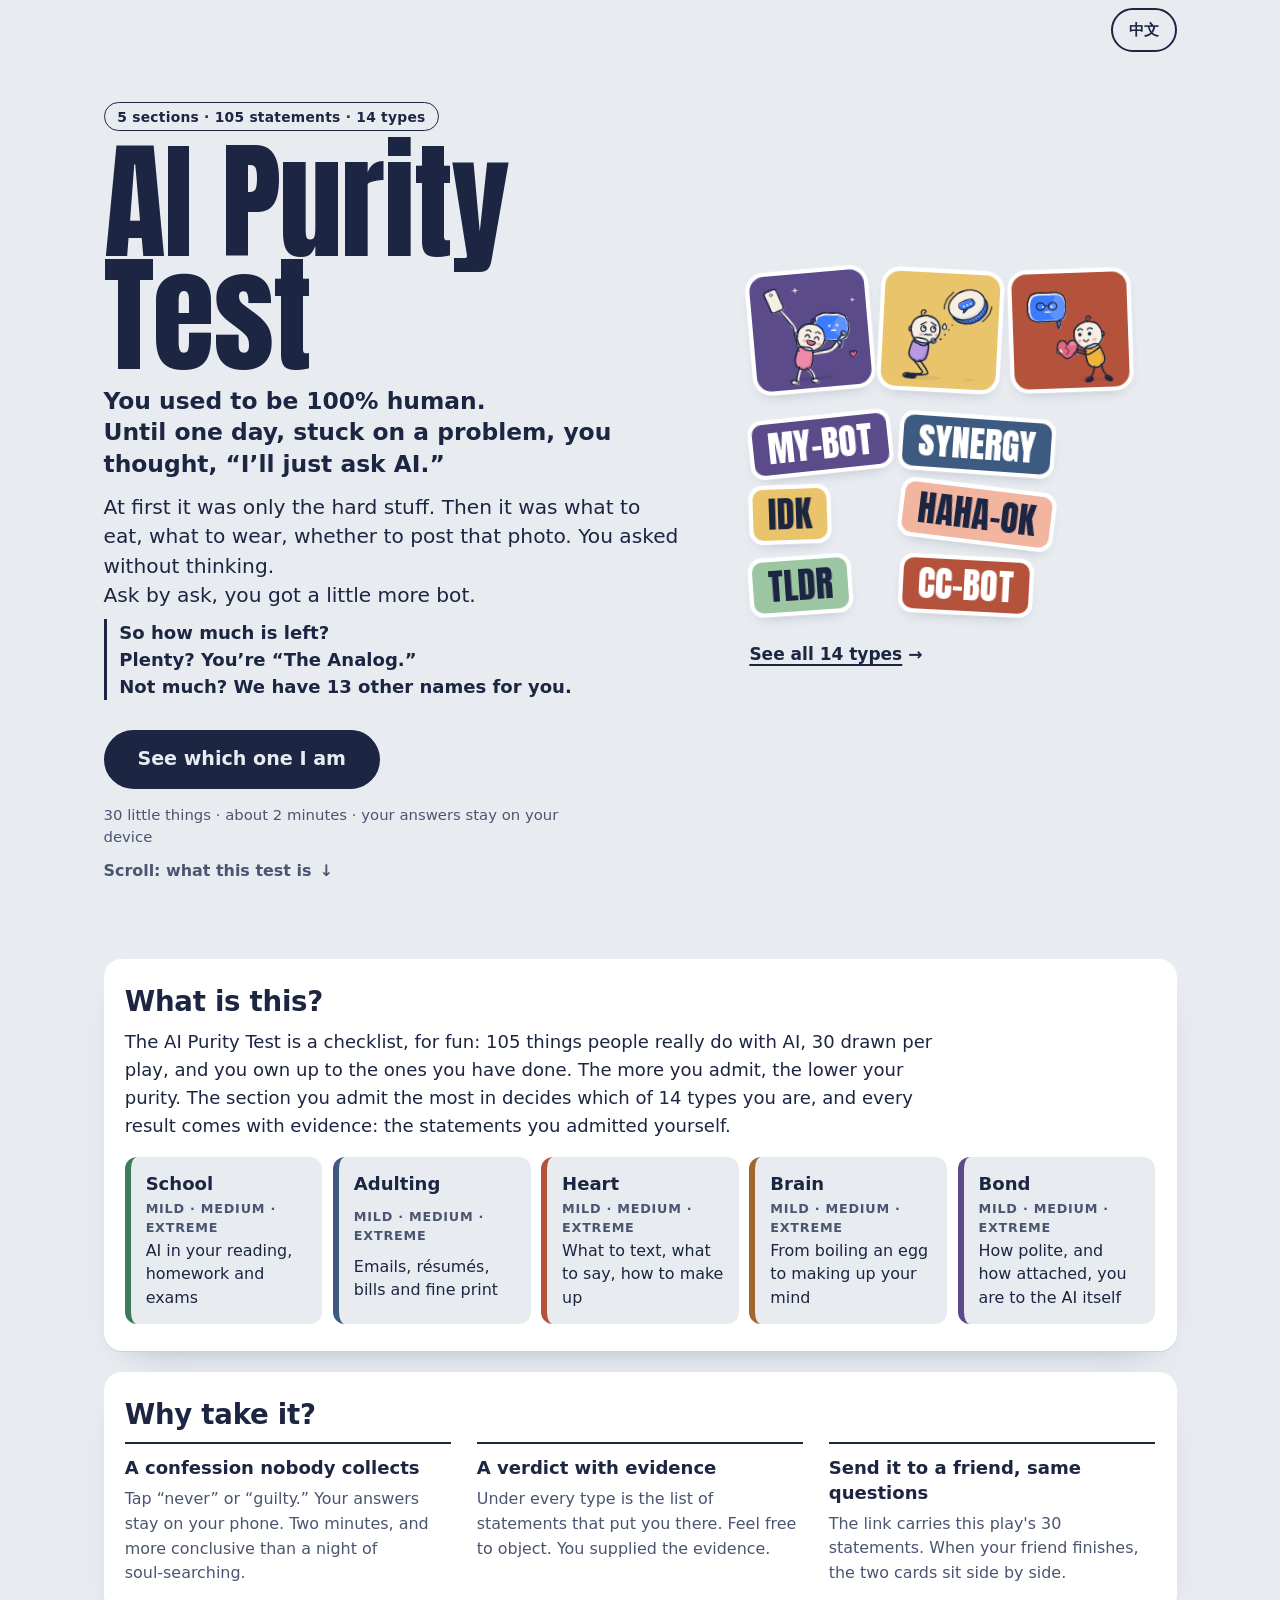
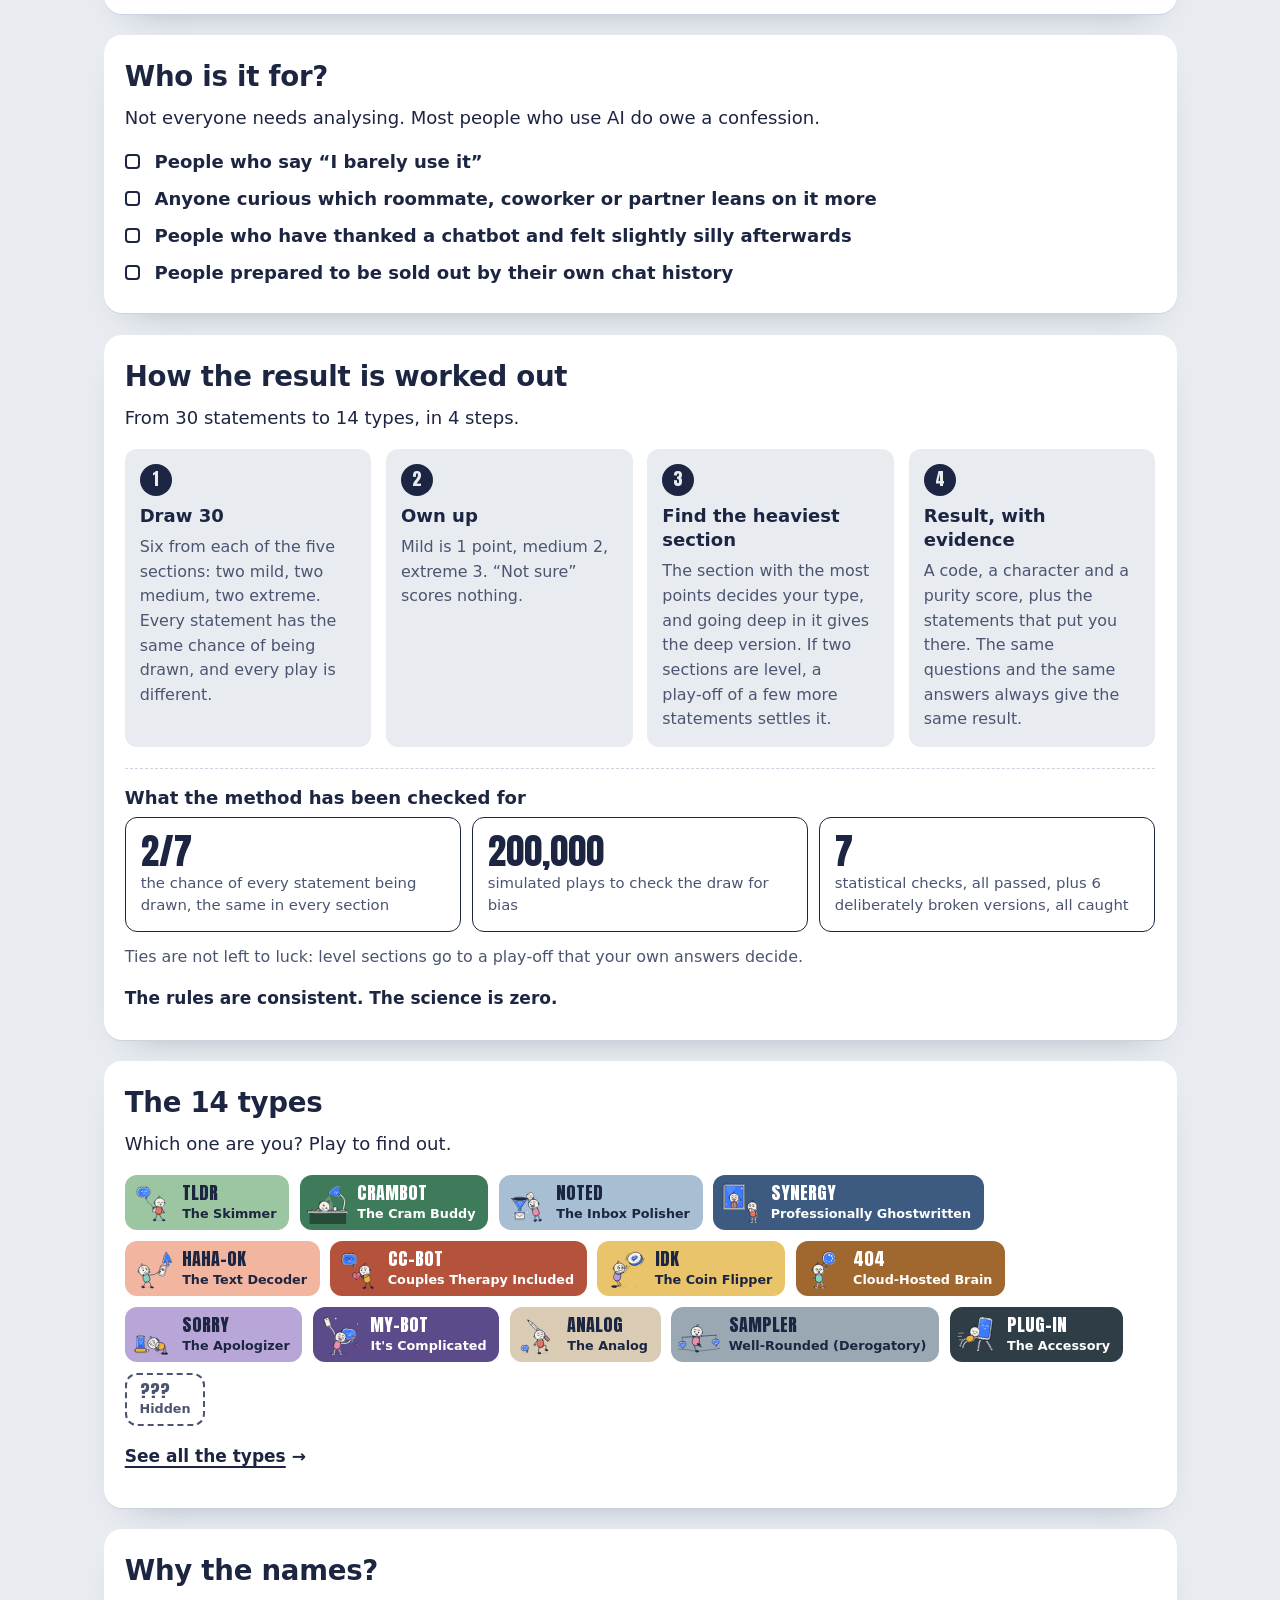
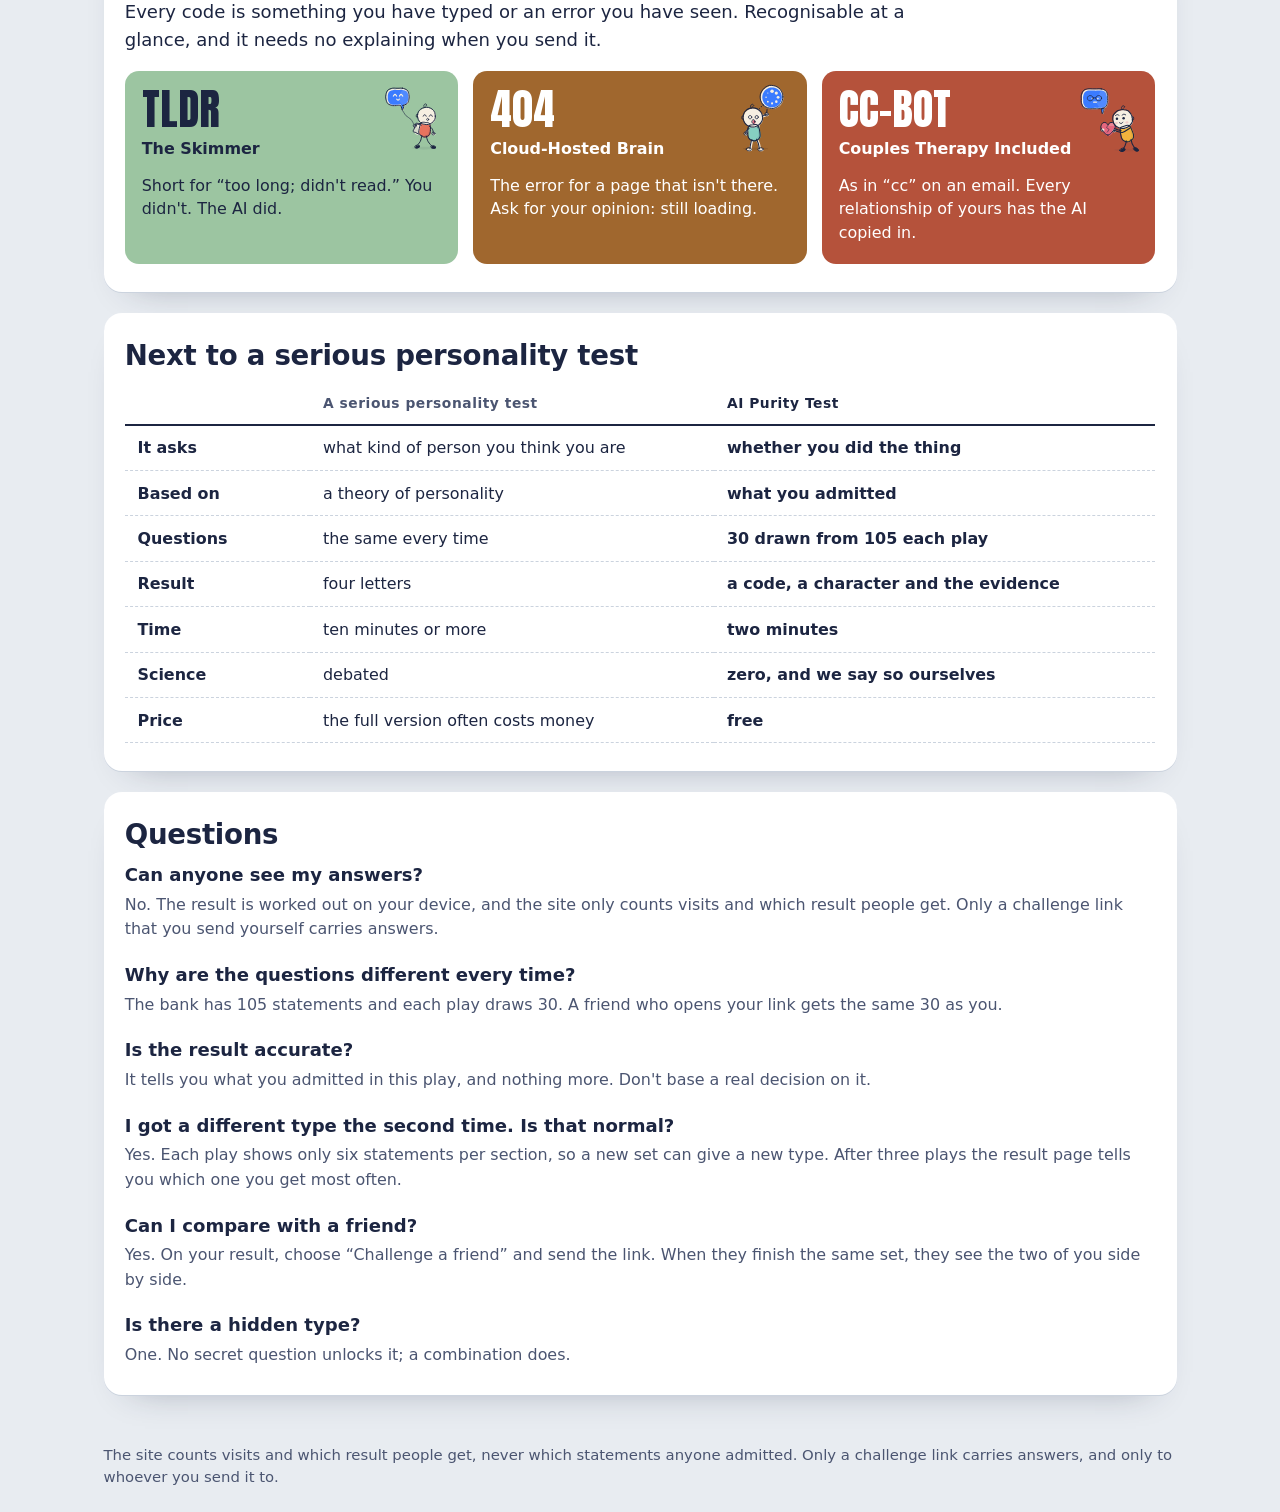
==== index.html @ f4f5fde5 "copy: landing story goes from hard problems to everyday asks Opening now reads "you used to be 100% " ====
<!doctype html>
<html lang="en">
<head>
  <meta charset="utf-8">
  <script>
    // The site moved to guiltyofai.vercel.app. Links to the old address carry
    // on to the new one with their play and answer codes intact.
    if (location.hostname === 'lilwan345.github.io') {
      location.replace('https://guiltyofai.vercel.app/' + location.search + location.hash);
    }
  </script>
  <meta name="viewport" content="width=device-width, initial-scale=1, viewport-fit=cover">
  <meta name="color-scheme" content="light">
  <meta name="theme-color" content="#E8ECF1">
  <title>AI Purity Test</title>
  <meta name="description" content="Thirty statements about what you have done with AI, drawn fresh from a bigger pile every time. Get a purity score and a type. Zero science.">
  <link rel="canonical" href="https://guiltyofai.vercel.app/">
  <!-- Link preview (a pasted link shows a card). One language only in static
       HTML, so English. og.png is made from tools/og.html (README). -->
  <meta property="og:type" content="website">
  <meta property="og:url" content="https://guiltyofai.vercel.app/">
  <meta property="og:title" content="AI Purity Test">
  <meta property="og:description" content="30 things people do with AI. Own up to yours, get a purity score and one of 14 types. Two minutes, zero science.">
  <meta property="og:image" content="https://guiltyofai.vercel.app/og.png">
  <meta property="og:image:width" content="1200">
  <meta property="og:image:height" content="630">
  <meta property="og:image:alt" content="AI Purity Test: other tests ask who you are. This one asks what you did.">
  <meta name="twitter:card" content="summary_large_image">
  <meta name="twitter:title" content="AI Purity Test">
  <meta name="twitter:description" content="30 things people do with AI. Own up to yours, get a purity score and one of 14 types. Two minutes, zero science.">
  <meta name="twitter:image" content="https://guiltyofai.vercel.app/og.png">
  <!-- Empty icon: stops the browser asking the server for a favicon.ico that does not exist -->
  <link rel="icon" href="data:,">
  <!-- ?v= on every local file: GitHub Pages lets browsers cache them for
       10 minutes, so a new version gets a new address. Bump it before each
       push with `node tools/bump-version.js` (all of them change together). -->
  <link rel="stylesheet" href="styles.css?v=20261116q">
</head>
<body>
  <header class="topbar">
    <!-- Product name; filled in by app.js from content.js -->
    <p class="brand" id="brand"></p>
    <button class="lang-toggle" id="langToggle" type="button"></button>
  </header>

  <!-- Every screen (landing, questions, result) is rendered in here by app.js -->
  <main id="app" class="app" tabindex="-1">
    <noscript><p class="load-error">This quiz needs JavaScript. 这个测试需要开启 JavaScript。</p></noscript>
  </main>

  <footer class="site-footer">
    <p id="footerNote"></p>
  </footer>

  <!-- Short confirmations ("Link copied"); role=status makes screen readers announce them -->
  <div class="toast" id="toast" role="status" aria-live="polite"></div>

  <!-- Order matters: content first, then the scoring rules, then the extras
       (comparison, remarks, collection; they use the scoring functions),
       then the characters (optional: without art.js the types just show no
       picture), then the UI. -->
  <script src="content.js?v=20261116q"></script>
  <script src="scoring.js?v=20261116q"></script>
  <script src="extras.js?v=20261116q"></script>
  <script src="art.js?v=20261116q"></script>
  <script src="app.js?v=20261116q"></script>
</body>
</html>
---- styles.css ----
/* =========================================================================
   AI Purity Test — styles
   Look: a filled-in form on pale photocopy paper, plus coloured stickers.
   The page itself stays quiet (ink + paper). Colour arrives only through the
   type stickers, so the result card is the loudest thing on screen.
   ========================================================================= */

/* Display font fallback. Anton (SIL Open Font License 1.1, see
   fonts/Anton-OFL.txt), cut down to plain ASCII and embedded here so it costs
   no network request. It only shows where Avenir Next Condensed is missing
   (Android, Windows), so the codes and scores keep a condensed poster look on
   every phone, in the PNG too. unicode-range keeps Chinese on the system font. */
@font-face {
  font-family: "APT Display";
  src: url("[data-uri]") format("woff2");
  font-weight: 100 900;
  font-style: normal;
  font-display: swap;
  unicode-range: U+0020-007E, U+2019, U+2026;
}

:root {
  /* Palette */
  --paper: #E8ECF1;      /* the one calm background tone */
  --sheet: #FFFFFF;      /* the statement card, answer buttons and sticker borders */
  --ink: #1C2541;        /* ballpoint-pen navy, used for all text */
  --ink-soft: #4B5571;   /* secondary text; 6.3:1 on --paper */
  --rule: #CBD3DE;       /* dividers and empty progress segments */

  /* Type. Avenir Next Condensed ships with macOS/iOS; everywhere else the
     embedded "APT Display" takes over for Latin letters and digits. CJK
     fallbacks are listed explicitly so Chinese never lands on a random font. */
  --font-display: "Avenir Next Condensed", "APT Display", "Arial Narrow", "Helvetica Neue",
    "PingFang SC", "Hiragino Sans GB", "Microsoft YaHei", "Noto Sans CJK SC", "Noto Sans SC", system-ui, sans-serif;
  --font-body: system-ui, -apple-system, "Segoe UI", Roboto, "Helvetica Neue", Arial,
    "PingFang SC", "Hiragino Sans GB", "Microsoft YaHei", "Noto Sans CJK SC", "Noto Sans SC", sans-serif;

  /* A springy ease: overshoots a little, then settles */
  --spring: cubic-bezier(.34, 1.56, .64, 1);
  --radius: 14px;
  --gutter: 16px;
}

*, *::before, *::after { box-sizing: border-box; }

html { -webkit-text-size-adjust: 100%; }

body {
  margin: 0;
  min-height: 100vh;
  min-height: 100svh;
  display: flex;
  flex-direction: column;
  background: var(--paper);
  color: var(--ink);
  font-family: var(--font-body);
  font-size: 17px;
  line-height: 1.5;
  -webkit-font-smoothing: antialiased;
}

/* Chinese reads better a touch looser */
html[lang^="zh"] body { line-height: 1.65; }

button { font: inherit; color: inherit; }

/* One focus style everywhere: a thick ink ring with a gap */
:focus-visible {
  outline: 3px solid var(--ink);
  outline-offset: 3px;
}
:focus:not(:focus-visible) { outline: none; }

.visually-hidden {
  position: absolute !important;
  width: 1px; height: 1px;
  margin: -1px; padding: 0;
  overflow: hidden;
  clip: rect(0 0 0 0);
  white-space: nowrap;
  border: 0;
}

/* ---------- Top bar ---------- */
.topbar {
  width: 100%;
  max-width: 1040px;
  margin: 0 auto;
  padding: 8px var(--gutter);
  padding-top: max(8px, env(safe-area-inset-top));
  display: flex;
  align-items: center;
  justify-content: space-between;
  gap: 12px;
}

.brand {
  margin: 0;
  font-weight: 700;
  font-size: 15px;
}
/* The product name is a link back to the landing page (app.js, goHome).
   It looks like the plain name it always was; the underline shows on hover
   and the focus ring for the keyboard. 44px tall for a thumb. */
.brand-link {
  display: inline-flex;
  align-items: center;
  min-height: 44px;
  color: inherit;
  text-decoration: none;
  text-underline-offset: 4px;
  text-decoration-thickness: 2px;
}
.brand-link:hover { text-decoration: underline; }

.on-landing .brand { visibility: hidden; }

.lang-toggle {
  min-height: 44px;
  min-width: 44px;
  padding: 0 16px;
  border: 2px solid var(--ink);
  border-radius: 999px;
  background: transparent;
  font-weight: 700;
  font-size: 15px;
  cursor: pointer;
}
.lang-toggle:hover { background: var(--sheet); }

/* ---------- Main area ---------- */
.app {
  flex: 1;
  width: 100%;
  max-width: 600px;
  margin: 0 auto;
  padding: 8px var(--gutter) 32px;
}
.app:focus { outline: none; }
.app.is-wide { max-width: 1040px; }

.screen { animation: screen-in 180ms ease-out both; }
@keyframes screen-in { from { opacity: 0; } to { opacity: 1; } }

.site-footer {
  width: 100%;
  max-width: 600px;
  margin: 0 auto;
  padding: 8px var(--gutter) max(24px, env(safe-area-inset-bottom));
  color: var(--ink-soft);
  font-size: 14px;
}
.site-footer p { margin: 0; text-wrap: pretty; }
/* Chinese footer: app.js adds break points after "，" and "。", and keep-all
   stops the browser from splitting a word such as 这台设备 */
html[lang^="zh"] .site-footer p { word-break: keep-all; overflow-wrap: anywhere; }
/* Landing and result use the wide layout; keep the footer lined up with them */
.layout-wide .site-footer { max-width: 1040px; }

.load-error {
  margin: 48px 0;
  padding: 20px;
  background: var(--sheet);
  border-radius: var(--radius);
  font-weight: 600;
}

/* ---------- Buttons ---------- */
.btn {
  display: inline-flex;
  align-items: center;
  justify-content: center;
  gap: 8px;
  min-height: 48px;
  padding: 0 22px;
  border: 2px solid var(--ink);
  border-radius: 999px;
  background: transparent;
  font-weight: 700;
  font-size: 16px;
  cursor: pointer;
  text-decoration: none;
  transition: transform 160ms var(--spring);
}
.btn:active { transform: scale(.96); }
.btn-primary { background: var(--ink); color: var(--paper); }
.btn-primary:hover { background: #2B3760; border-color: #2B3760; }
.btn-ghost:hover { background: var(--sheet); }
.btn-big { min-height: 56px; padding: 0 30px; font-size: 18px; }
.btn-icon { width: 48px; padding: 0 !important; }

.btn-text {
  min-height: 44px;
  padding: 0;
  border: 0;
  background: none;
  font-weight: 700;
  text-decoration: underline;
  text-underline-offset: 4px;
  text-decoration-thickness: 2px;
  cursor: pointer;
}

/* ---------- Landing ---------- */
.landing { padding-top: 12px; }

.from-friend {
  display: flex;
  align-items: center;
  gap: 12px;
  margin: 0 0 28px;
  padding: 12px 14px;
  background: var(--sheet);
  border-radius: var(--radius);
  font-weight: 600;
}
.from-friend-copy { margin: 0; }
/* The type name never breaks in the middle ("赛 / 博正宫") */
.from-friend-text { text-wrap: pretty; }
html[lang^="zh"] .from-friend-text { word-break: keep-all; overflow-wrap: anywhere; }
/* "Same thirty statements as whoever sent this link": a quiet second line in
   the friend banner, or on its own above the title when the link had a seed
   but no type. */
.seed-note {
  display: block;
  margin-top: 3px;
  font-size: 14px;
  font-weight: 500;
  line-height: 1.4;
  color: var(--ink-soft);
  text-wrap: pretty;
}
.seed-note-alone { margin: 0 0 20px; }
.seed-note-alone .seed-note { margin-top: 0; }
.nowrap { white-space: nowrap; }

.landing-title {
  margin: 0 0 20px;
  font-family: var(--font-display);
  font-weight: 800;
  font-size: clamp(64px, 21vw, 120px);
  line-height: .88;
  letter-spacing: -0.01em;
}
/* Chinese headings use the body stack: its Latin and CJK faces are drawn as a
   pair (SF + PingFang), so "AI" and "纯度测试" match in weight. */
html[lang^="zh"] .landing-title { font-family: var(--font-body); font-size: clamp(54px, 16vw, 100px); line-height: 1.08; letter-spacing: -0.02em; }

.lede {
  margin: 0 0 8px;
  max-width: 34em;
  font-size: 19px;
  line-height: 1.45;
}
.meta { margin: 0 0 10px; max-width: 34em; color: var(--ink-soft); }
/* Landing: the small print sits under the start button. */
.landing-meta { margin: 14px 0 0; font-size: 14px; }
/* The landing story in Chinese breaks only where linesOf/statementPieces
   allow it (after punctuation), never inside a word ("怎 / 么回"). */
html[lang^="zh"] .landing .lede,
html[lang^="zh"] .landing-punch { word-break: keep-all; overflow-wrap: anywhere; }
/* "Close enough counts": the one house rule, set off by a short ink tick on
   the left so it reads as a rule, not more small print. */
.close-enough {
  margin: 0 0 28px;
  padding-left: 12px;
  border-left: 3px solid var(--ink);
  font-weight: 650;
}
/* A play under way: continue (primary) and start over, stacked full width
   on a phone, side by side from 520px. */
.landing-buttons { display: grid; gap: 10px; }
@media (min-width: 520px) {
  .landing-buttons { display: flex; flex-wrap: wrap; gap: 12px; }
}
.restart-note { margin: 10px 0 0; max-width: 34em; font-size: 14px; line-height: 1.45; color: var(--ink-soft); text-wrap: pretty; }

/* Sticker sheet teaser: a few type codes slapped on at angles */
.sticker-sheet { margin: 44px 0 0; }
.sticker-sheet ul {
  list-style: none;
  margin: 0;
  padding: 0 4px;
  display: flex;
  flex-wrap: wrap;
  gap: 10px 8px;
}
.sticker-sheet figcaption { margin-top: 18px; color: var(--ink-soft); font-size: 15px; }
/* On a narrow phone the stickers shrink a little, so the six still make two
   rows of three instead of three ragged rows */
@media (max-width: 380px) {
  .sticker-sheet .sticker { font-size: 21px; padding: 5px 11px 4px; }
}

/* A sticker: coloured label with a white die-cut edge */
.sticker {
  display: inline-block;
  padding: 6px 14px 5px;
  border-radius: 10px;
  background: var(--sticker-bg);
  color: var(--sticker-fg);
  box-shadow: 0 0 0 4px var(--sheet), 0 6px 14px -6px rgba(28, 37, 65, .45);
  font-family: var(--font-display);
  font-weight: 800;
  font-size: 26px;
  line-height: 1.1;
  white-space: nowrap;
  transform: rotate(var(--tilt, 0deg));
}
.sticker-sheet .sticker { animation: sticker-in 420ms var(--spring) both; animation-delay: var(--delay, 0ms); }
@keyframes sticker-in {
  from { opacity: 0; transform: rotate(calc(var(--tilt, 0deg) * 3)) scale(.7); }
  to   { opacity: 1; transform: rotate(var(--tilt, 0deg)) scale(1); }
}
/* Character stickers: the drawing on its own colour, same white edge */
.sticker-sheet .sticker-faces { margin-bottom: 14px; gap: 12px 14px; }
.sticker-sheet .sticker.sticker-art { padding: 2px; border-radius: 14px; line-height: 0; }
.sticker-art-img { display: block; width: 84px; height: 84px; pointer-events: none; }
.sticker-small { font-size: 18px; padding: 4px 10px 3px; box-shadow: 0 0 0 3px var(--paper); }

@media (min-width: 900px) {
  /* On a laptop the landing sits in the middle of the window, not the top half */
  .landing {
    display: grid;
    grid-template-columns: 1.15fr .85fr;
    gap: 64px;
    align-items: center;
    align-content: center;
    min-height: calc(100vh - 180px);
    padding: 0 0 24px;
  }
  .sticker-sheet { margin: 0; }
  .sticker-sheet ul { display: grid; grid-template-columns: repeat(2, max-content); gap: 18px 14px; }
  .sticker-sheet .sticker { font-size: 34px; }
  .sticker-sheet .sticker-faces { grid-template-columns: repeat(3, max-content); margin-bottom: 22px; }
  .sticker-art-img { width: 104px; height: 104px; }
}

/* ---------- Question screens (one statement at a time) ---------- */

/* On a phone the question screen fills the window under the top bar, so the
   answer buttons sit at the bottom, where the thumb is. (The top bar is
   44px button + 8px below + 8px or the notch above; .app adds 8px.) The
   footer is hidden here (the landing and result screens show it), so the
   screen is exactly one window tall and cannot be dragged up and down. */
.on-question .app { padding-bottom: 0; }
.on-question .site-footer { display: none; }
/* The card slides sideways between statements; this stops that from ever
   making the page scroll horizontally. */
body.on-question { overflow-x: hidden; }

.quiz {
  display: flex;
  flex-direction: column;
  min-height: calc(100vh - 68px);
  min-height: calc(100svh - 60px - max(8px, env(safe-area-inset-top)));
}

/* Header row: back, progress bar with "12 / 50", running purity */
.q-head {
  display: flex;
  align-items: center;
  gap: 12px;
}
/* Back is a quiet chevron: still a 48px target, but no outline competing
   with the language button. The negative margin lines the chevron up with
   the page edge. */
.q-back {
  flex: none;
  gap: 6px;
  min-height: 44px;
  margin-left: -10px;
  padding: 0 10px;
  border-color: transparent;
  font-size: 15px;
  font-weight: 700;
  white-space: nowrap;
}
.q-back:hover { background: var(--sheet); }
/* Not there on the first statement, but it keeps its place */
.q-back[hidden] { display: inline-flex; visibility: hidden; }
.q-back-arrow { font-size: 17px; line-height: 1; }
.q-progress {
  flex: 1;
  min-width: 0;
  display: flex;
  align-items: center;
  gap: 10px;
}
.q-bar {
  flex: 1;
  height: 4px;
  border-radius: 2px;
  background: var(--rule);
  overflow: hidden;
}
.q-bar span {
  display: block;
  width: 100%;
  height: 100%;
  transform-origin: left center;
  background: var(--ink);
}
/* app.js sets scaleX(done / total) and passes the previous one in --from, so
   the bar eases (forward or back) from where it was instead of jumping. */
.q-bar span.is-moving { animation: bar-move 300ms cubic-bezier(.22, 1, .36, 1) both; }
@keyframes bar-move { from { transform: scaleX(var(--from)); } }
.q-count {
  flex: none;
  font-size: 13px;
  font-weight: 700;
  color: var(--ink-soft);
  font-variant-numeric: tabular-nums;
}
/* The purity is there for the curious, not the star: small and grey-ish */
.q-purity {
  flex: none;
  margin: 0;
  padding-left: 12px;
  border-left: 1px solid var(--rule);
  display: flex;
  align-items: baseline;
  gap: 5px;
  line-height: 1;
}
.q-purity-label { font-size: 13px; font-weight: 700; color: var(--ink-soft); }
.q-purity-num {
  display: inline-block;
  min-width: 2ch;          /* 100 -> 98 does not shift the row */
  text-align: right;
  font-family: var(--font-display);
  font-weight: 800;
  font-size: 20px;
  font-variant-numeric: tabular-nums;
}
/* The number rolls to a new value (app.js, rollNumber: Web Animations) */

/* The statement on its white "form" card: the hero of the screen */
/* The card sits a little above the middle of the free space: centred, but
   with extra room underneath, so it reads as "up where the eyes are" while
   the buttons stay down where the thumb is. */
.q-stage {
  position: relative;
  flex: 1;
  display: flex;
  flex-direction: column;
  justify-content: center;
  padding: 16px 0 clamp(20px, 10svh, 96px);
}
.q-card {
  /* About four lines of English, so the card keeps one size whether the
     statement is short or long. */
  position: relative;
  z-index: 1;
  min-height: 236px;
  padding: 22px 22px 28px;
  background: var(--sheet);
  border-radius: 20px;
  box-shadow: 0 1px 0 var(--rule), 0 18px 36px -26px rgba(28, 37, 65, .4);
}
.q-dim {
  display: flex;
  justify-content: space-between;
  align-items: baseline;
  gap: 12px;
  margin: 0 0 14px;
  font-size: 13px;
  font-weight: 700;
  letter-spacing: .08em;
  text-transform: uppercase;
  color: var(--ink-soft);
}
/* "Close enough counts", on the first three statements only: it shares the
   section label's line (right end), so it adds no height and nothing moves
   when it stops showing. Lighter and not shouted in capitals. */
.q-hint {
  font-weight: 500;
  letter-spacing: 0;
  text-transform: none;
  font-style: italic;
  white-space: nowrap;
  opacity: .85;
}
html[lang^="zh"] .q-hint { font-style: normal; }
.q-text {
  margin: 0;
  font-size: clamp(26px, 7.2vw, 32px);
  font-weight: 700;
  line-height: 1.22;
  letter-spacing: -0.012em;
  text-wrap: balance;
}
/* Chinese: by default a browser may break between any two characters, which
   splits words on a big hero line ("认 / 真的"). keep-all turns that off;
   app.js then adds <wbr> break points after "，" and a few phrase-ending
   words, so lines break there ("跟 AI 说了晚安，/ 而且是认真的"). With only
   good break points left, "balance" can even out the lines safely.
   overflow-wrap: anywhere is the safety net when no break point fits. */
html[lang^="zh"] .q-text {
  font-size: clamp(24px, 6.7vw, 30px);
  line-height: 1.45;
  letter-spacing: .01em;
  word-break: keep-all;
  overflow-wrap: anywhere;
}
/* Headings marked data-focus (the landing title, each statement, the type
   name on the result card) receive focus only so keyboard and screen-reader
   users land in the right place. They are not controls, so no focus ring:
   it would otherwise box the title or sit on the card people screenshot. */
[data-focus]:focus { outline: none; }

/* Moving between statements (app.js, MOTION and stepTo). Only transform and
   opacity move.
   - The answered card stays as a ghost on top of the new one, exactly where
     it was, and is flicked away the way of the answer: Guilty to the right,
     Never to the left (with a slight turn), Not sure a little downward. It
     moves at once and slows as it goes (the iOS-like curve below), and stays
     opaque until it has mostly cleared the new card, so the two statements'
     text never shows through each other; it fades only at the end. 260 ms
     (Not sure: 160 ms, a short sink and fade, so the two statements barely
     cross-fade).
   - The new card rises from behind it: slightly smaller and lower, fading in,
     300 ms. The two overlap, so no frame is ever empty, and the new card has
     its final size from the first frame (nothing jumps if the line count
     differs).
   - Back: the previous card returns, opaque, from the side it left, over the
     current one, which sinks behind it and fades at the end.
   Entrances use fill mode "backwards": once done, nothing holds a transform
   on the card. */
.q-ghost {
  position: absolute;
  z-index: 2;
  margin: 0;
  pointer-events: none;
}
.q-ghost.recede { z-index: 0; }
.q-ghost.leave-yes, .q-card.q-leaving.leave-yes { animation: card-leave-yes 260ms cubic-bezier(.32, .72, 0, 1) forwards; }
.q-ghost.leave-no, .q-card.q-leaving.leave-no { animation: card-leave-no 260ms cubic-bezier(.32, .72, 0, 1) forwards; }
.q-ghost.leave-unsure, .q-card.q-leaving.leave-unsure { animation: card-leave-unsure 160ms cubic-bezier(.32, .72, 0, 1) forwards; }
.q-ghost.recede { animation: card-recede 260ms cubic-bezier(.32, .72, 0, 1) forwards; }
@keyframes card-leave-yes {
  70% { opacity: 1; }
  to { opacity: 0; transform: translateX(105%) rotate(4deg); }
}
@keyframes card-leave-no {
  70% { opacity: 1; }
  to { opacity: 0; transform: translateX(-105%) rotate(-4deg); }
}
@keyframes card-leave-unsure { to { opacity: 0; transform: translateY(10%) scale(.95); } }
@keyframes card-recede {
  70% { opacity: 1; }
  to { opacity: 0; transform: translateY(16px) scale(.95); }
}

.q-card.enter-rise { animation: card-rise 300ms cubic-bezier(.22, 1, .36, 1) backwards; }
.q-card.enter-return-yes { animation: card-return-yes 300ms cubic-bezier(.32, .72, 0, 1) backwards; }
.q-card.enter-return-no { animation: card-return-no 300ms cubic-bezier(.32, .72, 0, 1) backwards; }
.q-card.enter-return-unsure { animation: card-return-unsure 300ms cubic-bezier(.22, 1, .36, 1) backwards; }
@keyframes card-rise { from { opacity: 0; transform: translateY(16px) scale(.95); } }
@keyframes card-return-yes { from { transform: translateX(105%) rotate(4deg); } }
@keyframes card-return-no { from { transform: translateX(-105%) rotate(-4deg); } }
@keyframes card-return-unsure { from { opacity: 0; transform: translateY(10%) scale(.95); } }

/* The button that was used, on the next statement's row: a short press that
   lets go (a fading ink layer and a small scale), so the choice registers
   without holding anything up. */
.btn-answer.is-flash { animation: btn-release 220ms cubic-bezier(.22, 1, .36, 1); }
.btn-answer.is-flash::after {
  content: '';
  position: absolute;
  inset: -2px;
  border-radius: inherit;
  background: var(--ink);
  pointer-events: none;
  animation: btn-flash 220ms ease-out forwards;
}
.btn-unsure.is-flash::after { background: var(--ink-soft); }
@keyframes btn-release { from { transform: scale(.96); } }
@keyframes btn-flash { from { opacity: .9; } to { opacity: 0; } }

/* Answer buttons, pinned to the bottom so a long statement on a small phone
   can never push them off screen. */
.q-bottom {
  position: sticky;
  bottom: 0;
  padding: 8px 0 max(20px, env(safe-area-inset-bottom));
  background: var(--paper);
}
/* Three answers in one row: Never | Not sure | Guilty. The two real answers
   share the free width equally; "Not sure" in the middle only takes what its
   label needs. minmax(0, 1fr) lets the side buttons shrink below their
   content's width instead of pushing the row wider than the phone. None of
   the widths depend on the statement or on which answer is pressed, so the
   row never moves between statements. */
.q-answers {
  display: grid;
  grid-template-columns: minmax(0, 1fr) auto minmax(0, 1fr);
  align-items: center;
  gap: 8px;
}
.btn-answer {
  position: relative;
  display: flex;
  align-items: center;
  justify-content: center;
  min-width: 0;
  min-height: 64px;
  padding: 0 12px;
  border: 2px solid var(--ink);
  border-radius: 999px;
  background: var(--sheet);
  font-size: 19px;
  font-weight: 700;
  line-height: 1.2;
  cursor: pointer;
  touch-action: manipulation;           /* no double-tap zoom delay */
  -webkit-tap-highlight-color: transparent;
  transition: transform 160ms var(--spring), background-color 120ms, color 120ms;
}
.btn-answer:hover { background: #F3F5F9; }
.btn-answer:active { transform: scale(.96); }
/* The picked answer: filled AND ticked, so it never relies on colour alone */
.btn-answer[aria-pressed="true"] { background: var(--ink); color: var(--paper); }
/* The tick hangs off the left of the label (the label stays centred and
   nothing shifts when it appears). The narrow phone buttons leave just
   enough room for it at 18px; from 420px it grows to 22px. */
.answer-label { position: relative; white-space: nowrap; }
.answer-tick {
  position: absolute;
  right: 100%;
  top: 50%;
  width: 18px;
  height: 18px;
  margin: -9px 5px 0 0;
  display: none;
}
.btn-answer[aria-pressed="true"] .answer-tick { display: block; }
.answer-tick svg { display: block; width: 100%; height: 100%; }
.answer-tick path {
  fill: none;
  stroke: currentColor;
  stroke-width: 3;
  stroke-linecap: round;
  stroke-linejoin: round;
  stroke-dasharray: 24;
}
/* "Not sure": smaller, lighter and thinly outlined, so the
   two real answers stay the obvious choices. Still a 48px tap target.
   Picked, it fills in soft ink: a solid pill where there was a hairline, so
   it does not depend on colour, and there is no tick (it would not fit the
   small pill without changing its width). */
.btn-unsure {
  min-height: 48px;
  padding: 0 12px;
  /* Soft ink at 40%: visible enough to read as a button on the pale paper,
     much lighter than the 2px ink outline of the real answers. */
  border: 1.5px solid rgba(75, 85, 113, .4);
  background: transparent;
  color: var(--ink-soft);
  font-size: 15px;
  font-weight: 650;
}
.btn-unsure:hover { background: var(--sheet); }
.btn-unsure[aria-pressed="true"] { background: var(--ink-soft); border-color: var(--ink-soft); color: var(--sheet); }
.btn-unsure .answer-tick { display: none !important; }
/* The global 3px focus ring would outweigh the hairline pill; 2px keeps it
   clearly visible but no louder than the real answers' outline. */
.btn-unsure:focus-visible { outline-width: 2px; }

@media (min-width: 420px) {
  .q-answers { gap: 10px; }
  .answer-tick { width: 22px; height: 22px; margin: -11px 6px 0 0; }
  .btn-unsure { padding: 0 16px; }
}

/* The moment of answering: the button pops and the tick draws itself */
.btn-answer.is-confirming { animation: pop 320ms var(--spring); }
.btn-answer.is-confirming .answer-tick path { animation: tick-draw 220ms ease-out both; }
@keyframes pop { 40% { transform: scale(1.05); } }
@keyframes tick-draw { from { stroke-dashoffset: 24; } to { stroke-dashoffset: 0; } }

/* Keyboard hints only where there is probably a keyboard (and, for the key
   badges inside the buttons, room for them) */
.answer-key, .q-keys { display: none; }
@media (hover: hover) and (pointer: fine) and (min-width: 520px) {
  .btn-answer { padding: 0 40px; }   /* room for the key badge on the right */
  .btn-unsure { padding: 0 16px; }
  .answer-key {
    position: absolute;
    right: 16px;
    top: 50%;
    transform: translateY(-50%);
    display: grid;
    place-items: center;
    min-width: 22px;
    height: 22px;
    padding: 0 4px;
    border: 1.5px solid currentColor;
    border-radius: 6px;
    font: 700 12px/1 var(--font-body);
    opacity: .55;
  }
  /* In the small middle button the badge simply follows the label */
  .btn-unsure .answer-key { position: static; transform: none; margin-left: 8px; min-width: 20px; height: 20px; font-size: 11px; }
}
@media (hover: hover) and (pointer: fine) {
  .q-keys {
    display: block;
    margin: 12px 0 0;
    text-align: center;
    font-size: 13px;
    color: var(--ink-soft);
  }
}

/* Laptops: no thumb to reach for, so the screen sits as one calm block
   near the top instead of stretching to the bottom of a tall window. */
@media (min-width: 700px) {
  .quiz { min-height: 0; padding-top: 3vh; }
  .q-stage { flex: none; padding: 28px 0 28px; }
  /* Tall enough for a 3-line statement, so the buttons below never move:
     padding (32 + 40) + label (13px x line-height, + 14px margin) + 3 lines.
     Chinese has a taller line, hence its own value. */
  .q-card { min-height: calc(72px + 13px * 1.5 + 14px + 3 * 36px * 1.22); padding: 32px 36px 40px; }
  html[lang^="zh"] .q-card { min-height: calc(72px + 13px * 1.65 + 14px + 3 * 33px * 1.45); }
  .q-text { font-size: 36px; }
  html[lang^="zh"] .q-text { font-size: 33px; }
  .q-bottom { position: static; padding-bottom: 24px; }
  .q-answers { gap: 16px; }
}

/* ---------- Result ---------- */
.result { padding-top: 4px; }

.preview-badge {
  display: inline-block;
  margin: 0 0 16px;
  padding: 4px 12px;
  border: 2px dashed var(--ink-soft);
  border-radius: 999px;
  color: var(--ink-soft);
  font-size: 14px;
  font-weight: 600;
}

/* The card is slapped onto the page and settles. On phones it settles flat,
   so the small text stays crisp in screenshots; wider screens keep a tilt. */
.card-wrap {
  --settle: 0deg;
  padding: 10px;
  transform: rotate(var(--settle));
  animation: slap 520ms var(--spring) both;
}
@media (min-width: 480px) { .card-wrap { --settle: -1.4deg; } }
@keyframes slap {
  from { opacity: 0; transform: rotate(-6deg) scale(.88); }
  to   { opacity: 1; transform: rotate(var(--settle)) scale(1); }
}

/*
 * The card. Every size inside is in "cqw" (1% of the card's width), so the
 * card scales as one piece. app.js writes the layout numbers onto the card as
 * custom properties (--pad, --codeSize, ...) from the same object it uses to
 * draw the PNG; that is what keeps the saved image identical to the screen.
 */
/* cqw units resolve against the nearest container's CONTENT box, so the
   container is this padding-free frame: 1cqw = exactly 1% of the card width. */
.card-frame { container-type: inline-size; }

.card {
  position: relative;
  width: 100%;
  aspect-ratio: 3 / 4;
  display: flex;
  flex-direction: column;
  padding: calc(var(--padY) * 1cqw) calc(var(--pad) * 1cqw);
  overflow: hidden;
  border-radius: 18px;
  background: var(--type-bg);
  color: var(--type-fg);
  box-shadow: 0 0 0 7px var(--sheet), 0 22px 40px -18px rgba(28, 37, 65, .5);
}
.card p, .card h1, .card ul { margin: 0; padding: 0; }

/* Small text gets an 11px floor on screen (the PNG is large anyway). */
.card-top {
  display: flex;
  justify-content: space-between;
  gap: 2cqw;
  font-weight: 700;
  font-size: max(11px, calc(var(--topSize) * 1cqw));
  line-height: calc(var(--topLine) * 1cqw);
  white-space: nowrap;
}
/* The head (code, name, tagline) takes the leftover space above it, so it
   always sits the same distance above the score. */
.card-head { margin-top: auto; padding-top: calc(var(--gapTopMin) * 1cqw); }
.card-code {
  font-family: var(--font-display);
  font-weight: 800;
  white-space: nowrap;   /* size and line-height are set inline by app.js */
}
/* The row under the code: name and tagline, and the type's character on the
   right when there is one. app.js sets the row's height (the same midH the
   PNG uses) and has already wrapped the words to the column beside the
   picture; the words sit in the middle of the row, as in the PNG. */
.card-mid { margin-top: calc(var(--gapCode) * 1cqw); }
.card-mid.has-art {
  position: relative;
  display: flex;
  flex-direction: column;
  justify-content: center;
  padding-right: calc((var(--artS) - var(--artOverX) + var(--gapArt)) * 1cqw);
}
/* The square may hang a little past the padding and rise into the code's
   line box (the drawings have their own margin; CARD in app.js explains
   artOverX / artOverY). Its size (--artS) and rise (--artR) are per card. */
.card-art {
  position: absolute;
  top: calc(var(--artR) * -1cqw);
  right: calc(var(--artOverX) * -1cqw);
  width: calc(var(--artS) * 1cqw);
  height: calc(var(--artS) * 1cqw);
  -webkit-user-select: none;
  user-select: none;
  pointer-events: none;      /* decoration: taps and long-presses go to the card */
}
.card-name {
  font-weight: 700;
  line-height: calc(var(--nameLine) * 1cqw);
}
.card-tagline {
  margin-top: calc(var(--gapName) * 1cqw) !important;
  font-weight: 500;
  line-height: calc(var(--tagLine) * 1cqw);
}
.card-bottom { margin-top: calc(var(--gapScore) * 1cqw); flex: none; }
.card-score-label {
  font-weight: 700;
  font-size: max(10px, calc(var(--scoreLabelSize) * 1cqw));
  line-height: calc(var(--scoreLabelLine) * 1cqw);
  letter-spacing: .08em;
}
.card-purity {
  display: flex;
  align-items: baseline;
  font-family: var(--font-display);
  font-weight: 800;
  line-height: calc(var(--purityLine) * 1cqw);
}
.card-purity-num { font-size: calc(var(--puritySize) * 1cqw); }
/* line-height 1 keeps the small % from stretching the score's line box */
.card-purity-pct { font-size: calc(var(--pctSize) * 1cqw); margin-left: .4cqw; line-height: 1; }
/* Match and the secondary chip: a small right-aligned column beside the
   score, so they add no height (CARD in app.js has the numbers). */
.card-score { position: relative; }
.card-match {
  position: absolute;
  top: 0;
  right: 0;
  text-align: right;
}
.card-match-num {
  display: flex;
  justify-content: flex-end;
  align-items: baseline;
  font-family: var(--font-display);
  font-weight: 800;
  font-size: calc(var(--matchSize) * 1cqw);
  line-height: calc(var(--matchLine) * 1cqw);
}
.card-match-pct { font-size: calc(var(--matchPctSize) * 1cqw); margin-left: .3cqw; line-height: 1; }
.card-lean {
  margin-top: calc(var(--gapChip) * 1cqw) !important;
  height: calc(var(--chipH) * 1cqw);
  display: flex;
  justify-content: flex-end;
  align-items: center;
  gap: calc(var(--chipLabelGap) * 1cqw);
}
.card-lean-label {
  font-weight: 700;
  font-size: max(10px, calc(var(--scoreLabelSize) * 1cqw));
  letter-spacing: .08em;
  line-height: 1;
  white-space: nowrap;
}
/* Width comes from app.js (measured once for screen and PNG alike). */
.card-chip {
  display: flex;
  align-items: center;
  justify-content: center;
  width: calc(var(--chipW) * 1cqw);
  height: 100%;
  border: calc(var(--chipStroke) * 1cqw) solid var(--type-fg);
  border-radius: calc(var(--chipRadius) * 1cqw);
  background: var(--chip-bg);
  color: var(--chip-fg);
  font-family: var(--font-display);
  font-weight: 800;
  font-size: calc(var(--chipSize) * 1cqw);
  line-height: 1;
  white-space: nowrap;
}
.card-bars { margin-top: calc(var(--gapPurity) * 1cqw) !important; list-style: none; }
.card-bars li {
  display: flex;
  align-items: center;
  height: calc(var(--barRow) * 1cqw);
  line-height: 1;
}
.bar-label {
  flex: none;
  width: calc(var(--barLabelW) * 1cqw);
  overflow: hidden;
  font-weight: 700;
  font-size: max(11px, calc(var(--labelSize) * 1cqw));
  white-space: nowrap;
}
.bar-squares { display: flex; gap: calc(var(--barGap) * 1cqw); }
.bar-squares i {
  display: block;
  width: calc(var(--barSize) * 1cqw);
  height: calc(var(--barSize) * 1cqw);
  border: calc(var(--barStroke) * 1cqw) solid currentColor;
  border-radius: calc(var(--barRadius) * 1cqw);
  opacity: .55;          /* empty slot: still reads as "out of 10" on every colour */
}
.bar-squares i.on { background: currentColor; opacity: 1; }
.card-note {
  margin-top: calc(var(--gapBars) * 1cqw) !important;
  font-weight: 600;
  font-size: max(11px, calc(var(--noteFit) * 1cqw));
  line-height: calc(var(--noteLine) * 1cqw);
}

/* ---------- Under the card ---------- */
.result-body { margin-top: 28px; }

/* Small all-caps heading over each part, like the section label on the
   statement cards. Chinese has no capitals, so it gets a touch more size. */
.kicker {
  margin: 0 0 12px;
  font-size: 13px;
  font-weight: 700;
  letter-spacing: .08em;
  text-transform: uppercase;
  color: var(--ink-soft);
}
html[lang^="zh"] .kicker { font-size: 14px; letter-spacing: .04em; }

.r-section { margin: 0 0 32px; }

/* 2. "Why you got this": a white sheet, like a filled-in form. The verdict
   line first, then the exhibits: the player's own answers, each tagged with
   a letter in the type's colour. */
.verdict {
  margin: 0 0 32px;
  padding: 20px 18px 18px;
  background: var(--sheet);
  border-radius: 18px;
  box-shadow: 0 1px 0 var(--rule), 0 18px 36px -28px rgba(28, 37, 65, .45);
}
.verdict-why {
  margin: 0;
  font-size: 19px;
  font-weight: 650;
  line-height: 1.42;
  text-wrap: pretty;
}
html[lang^="zh"] .verdict-why { font-size: 18px; line-height: 1.65; }
.exhibits-lead {
  margin: 18px 0 2px;
  font-size: 14px;
  font-weight: 700;
  color: var(--ink-soft);
}
.exhibits { list-style: none; margin: 0; padding: 0; }
.exhibit {
  display: grid;
  grid-template-columns: 30px 1fr;
  gap: 12px;
  padding: 12px 0;
  border-bottom: 1px dashed var(--rule);
}
.exhibit-tag {
  display: grid;
  place-items: center;
  width: 30px;
  height: 30px;
  margin-top: 2px;
  border: 2px solid var(--ink);
  border-radius: 8px;
  background: var(--type-bg);
  color: var(--type-fg);
  font-family: var(--font-display);
  font-weight: 800;
  font-size: 17px;
  line-height: 1;
}
.exhibit-meta {
  margin: 0;
  font-size: 13px;
  font-weight: 700;
  color: var(--ink-soft);
  font-variant-numeric: tabular-nums;
}
.exhibit-text {
  margin: 1px 0 0;
  font-size: 17px;
  font-weight: 600;
  line-height: 1.4;
  text-wrap: pretty;
}
/* Chinese: break only where app.js put a break point (after "，" and so on),
   as on the question screen; overflow-wrap is the safety net. */
html[lang^="zh"] .exhibit-text { word-break: keep-all; overflow-wrap: anywhere; }
.exhibit-none {
  margin: 8px 0 0;
  padding: 12px 0;
  border-bottom: 1px dashed var(--rule);
  font-weight: 600;
}
.verdict-match {
  margin: 14px 0 0;
  font-size: 15px;
  line-height: 1.5;
  color: var(--ink-soft);
}
.verdict-match strong { color: var(--ink); margin-right: 4px; }
/* How many "Not sure" answers there were: a footnote to the verdict, so it
   sits under a dashed rule in small soft type and never competes with it. */
.verdict-unsure {
  margin: 14px 0 0;
  padding-top: 12px;
  border-top: 1px dashed var(--rule);
  font-size: 14px;
  line-height: 1.5;
  color: var(--ink-soft);
  text-wrap: pretty;
}

/* 3. The roast */
.roast {
  margin: 0 0 32px;
  font-size: 20px;
  line-height: 1.5;
  font-weight: 500;
}
html[lang^="zh"] .roast { font-size: 19px; line-height: 1.75; }

/* 4. Telltale signs: a short checklist with type-coloured boxes */
.signs { list-style: none; margin: 0; padding: 0; display: grid; gap: 10px; }
.signs li {
  position: relative;
  padding-left: 28px;
  font-size: 17px;
  font-weight: 600;
  line-height: 1.4;
}
.signs li::before {
  content: "";
  position: absolute;
  left: 0;
  top: .25em;
  width: 14px;
  height: 14px;
  border: 2px solid var(--ink);
  border-radius: 4px;
  background: var(--type-bg);
}

/* A type code as a small coloured label (secondary leaning and pairs) */
.chip {
  display: inline-block;
  flex: none;
  padding: 4px 9px 3px;
  border: 2px solid var(--ink);
  border-radius: 8px;
  background: var(--chip-bg);
  color: var(--chip-fg);
  font-family: var(--font-display);
  font-weight: 800;
  font-size: 17px;
  line-height: 1.1;
  white-space: nowrap;
}

.traits {
  margin: 0 0 24px;
  display: grid;
  gap: 12px;
}
.traits div {
  padding: 14px 16px;
  background: var(--sheet);
  border-radius: var(--radius);
}
.traits dt { font-size: 14px; font-weight: 700; color: var(--ink-soft); }
.traits dd { margin: 2px 0 0; font-weight: 600; }

/* "Your AI says": a chat bubble in the type's colour */
.ai-says { margin: 0 0 32px; }
.ai-says figcaption { margin-bottom: 8px; font-size: 14px; font-weight: 700; color: var(--ink-soft); }
.bubble {
  position: relative;
  display: inline-block;
  margin: 0;
  padding: 12px 18px;
  border-radius: 20px 20px 20px 6px;
  background: var(--type-bg);
  color: var(--type-fg);
  font-size: 18px;
  font-weight: 600;
}

/* 6. Section by section. Each statement is a square; mild ones are small,
   extreme ones big, so the weighting is visible. Filled = admitted. */
.dims-note { margin: -4px 0 14px; font-size: 14px; color: var(--ink-soft); text-wrap: pretty; }
/* On a preview or peek: says whose answers these are (the reads are hidden). */
.dims-sample { margin: -6px 0 14px; font-size: 14px; font-weight: 700; }
.dims { list-style: none; margin: 0; padding: 0; display: grid; gap: 18px; }
.dim-top {
  display: flex;
  align-items: center;
  gap: 8px;
  margin-bottom: 6px;
}
.dim-name { font-weight: 700; }
.dim-tag {
  padding: 1px 8px;
  border: 1.5px solid var(--ink);
  border-radius: 999px;
  font-size: 12px;
  font-weight: 700;
  line-height: 1.5;
}
.dim-tag.is-lead { background: var(--type-bg); color: var(--type-fg); }
.dim-meta {
  margin-left: auto;
  font-size: 14px;
  font-weight: 600;
  color: var(--ink-soft);
  font-variant-numeric: tabular-nums;
  white-space: nowrap;
}
/* Six squares per section (the six statements a play shows from it), so
   they can be larger than the ten of the 50-statement version. A gap
   between the bands (two mild, two medium, two extreme) shows the steps. */
.dim-squares { display: flex; align-items: flex-end; gap: 5px; }
.dim-squares i {
  display: block;
  border: 2px solid var(--ink);
  border-radius: 4px;
  opacity: .35;
}
.dim-squares i.w1 { width: 14px; height: 14px; border-radius: 3px; }
.dim-squares i.w2 { width: 19px; height: 19px; }
.dim-squares i.w3 { width: 25px; height: 25px; border-radius: 6px; }
.dim-squares i.w1 + i.w2, .dim-squares i.w2 + i.w3 { margin-left: 5px; }
.dim-squares i.on { background: var(--ink); opacity: 1; }
/* The lead section's squares take the type's colour, outlined in ink */
.dim-row.is-lead .dim-squares i.on { background: var(--type-bg); }
.dim-read { margin: 8px 0 0; font-size: 16px; line-height: 1.45; text-wrap: pretty; }

/* 7. The other leaning */
.secondary-row {
  display: grid;
  grid-template-columns: auto 1fr;
  gap: 14px;
  align-items: start;
}
.secondary-line { margin: 0; font-weight: 600; text-wrap: pretty; }
.btn-see { min-height: 40px; font-size: 15px; }

/* 8. Gets on with / clashes with: two tappable cards */
.pairs { display: grid; gap: 12px; }
.pair {
  position: relative;
  display: grid;
  gap: 8px;
  width: 100%;
  padding: 14px 44px 16px 16px;
  border: 2px solid transparent;
  border-radius: var(--radius);
  background: var(--sheet);
  text-align: left;
  cursor: pointer;
  transition: transform 160ms var(--spring), border-color 120ms;
}
.pair:hover { border-color: var(--ink); }
.pair:active { transform: scale(.98); }
.pair-kicker {
  font-size: 13px;
  font-weight: 700;
  letter-spacing: .08em;
  text-transform: uppercase;
  color: var(--ink-soft);
}
html[lang^="zh"] .pair-kicker { font-size: 14px; letter-spacing: .04em; }
.pair-head { display: flex; align-items: flex-start; gap: 10px; min-width: 0; } /* chips line up even when a name wraps */
.pair-name { font-weight: 700; line-height: 1.3; }
/* The other type's character, small, on a disc of its own colour so it sits
   on the colour it was drawn for (the card behind is white). */
.pair-art {
  flex: none;
  width: 52px;
  height: 52px;
  margin: -6px 2px -6px -2px;
  padding: 2px;
  border-radius: 10px;
  background: var(--art-bg);
  pointer-events: none;
}
.pair-head:has(.pair-art) { align-items: center; }
.pair-line { font-size: 15px; line-height: 1.45; color: var(--ink); text-wrap: pretty; }
/* The hidden type as a pairing before it is earned: like the locked grid
   card (dashed, no colour, not a button), so the lock holds here too. */
.pair.is-locked {
  padding-right: 16px;
  border: 2px dashed var(--ink-soft);
  background: transparent;
  color: var(--ink-soft);
  cursor: default;
}
.pair.is-locked:hover { border-color: var(--ink-soft); }
.pair.is-locked:active { transform: none; }
.pair.is-locked .pair-line { color: var(--ink-soft); }
.chip-locked { border: 2px dashed var(--ink-soft); background: transparent; color: var(--ink-soft); letter-spacing: .08em; }
html[lang^="zh"] .pair.is-locked .pair-line { word-break: keep-all; overflow-wrap: anywhere; }
.pair-go {
  position: absolute;
  right: 16px;
  top: 50%;
  transform: translateY(-50%);
  font-size: 20px;
  font-weight: 700;
}

/* 1b. Right under the card: Save image full width on top; Copy link and
   Share share the row below. Saving the card is the main action, so it sits
   where a phone user still is, not 3,000 px further down. */
.result-actions { margin: 10px 0 0; }
.actions { display: grid; gap: 10px; width: 100%; }

/* 9. The end of the page: Start over, then "How this is scored" */
.result-end { margin: 8px 0 16px; }
.actions .btn { width: 100%; }
.actions-row { display: grid; grid-auto-flow: column; grid-auto-columns: 1fr; gap: 10px; }

/* "How this is scored": closed by default */
.how {
  margin: 0;
  padding: 14px 16px;
  border: 1.5px solid var(--rule);
  border-radius: var(--radius);
}
.how summary {
  min-height: 24px;
  font-weight: 700;
  cursor: pointer;
}
.how ol { margin: 12px 0 0; padding-left: 20px; display: grid; gap: 8px; font-size: 15px; line-height: 1.5; color: var(--ink-soft); }

/* Peeking at another type: a dark bar on top with the way back. It sticks
   to the top of the window, so the way back is never far. */
.peek-bar {
  position: sticky;
  top: 8px;
  z-index: 5;
  display: flex;
  align-items: center;
  gap: 12px;
  margin: 0 0 16px;
  padding: 10px 10px 10px 16px;
  border-radius: var(--radius);
  background: var(--ink);
  color: var(--paper);
}
.peek-note { flex: 1; margin: 0; font-size: 15px; font-weight: 600; line-height: 1.35; text-wrap: balance; }
.btn-peek-back { flex: none; min-height: 44px; padding: 0 16px; font-size: 15px; background: var(--paper); color: var(--ink); border-color: var(--paper); }
.peek-back-bottom { margin: 8px 0 24px; background: var(--ink); color: var(--paper); border-color: var(--ink); }

@media (min-width: 600px) {
  .pairs { grid-template-columns: 1fr 1fr; }
}

@media (min-width: 900px) {
  .result {
    display: grid;
    grid-template-columns: 440px 1fr;
    gap: 64px;
    align-items: start;
    padding-top: 24px;
  }
  .peek-bar { grid-column: 1 / -1; margin: 0; position: static; }
  .result-left { position: sticky; top: 24px; }
  /* Card plus buttons are about 720 px tall: on a short window pinning them
     would hide the buttons, so they scroll with the page instead. */
  @media (max-height: 760px) { .result-left { position: static; } }
  .result-body { margin-top: 12px; }
  .traits { grid-template-columns: 1fr 1fr; }
}

/* ---------- Links that open "all types" ---------- */
/* An underlined text link with an arrow. inline-block (not flex) so the
   underline stays on the words: the arrow is an inline-block of its own,
   which the underline skips. Padding keeps the tap target 44px tall. */
.types-link {
  display: inline-block;
  padding: 10px 0;
  color: var(--ink);
  font-weight: 700;
  text-decoration: underline;
  text-underline-offset: 4px;
  text-decoration-thickness: 2px;
}
.types-link-arrow { display: inline-block; margin-left: .35em; transition: transform 160ms var(--spring); }
.types-link:hover .types-link-arrow { transform: translateX(3px); }

/* Landing: under the sticker caption */
.sticker-sheet figcaption { display: grid; justify-items: start; }
.sticker-sheet figcaption .types-link { margin-top: 2px; font-size: 16px; }
/* Result: just above the two pairing cards, and next to Start over */
.types-more { margin: -10px 0 4px; }
.result-end { display: flex; flex-wrap: wrap; align-items: center; gap: 0 28px; }

/* ---------- All types: the grid of the 14 cards ---------- */
.types { padding-top: 4px; }
.types-head { margin: 0 0 26px; }
.types-back { gap: 8px; min-height: 44px; padding: 0 18px; font-size: 15px; }
.types-back-top { margin: 0 0 18px; }
.types-back-bottom { margin: 4px 0 8px; }
.types-title {
  margin: 0 0 8px;
  font-family: var(--font-display);
  font-weight: 800;
  font-size: clamp(46px, 14vw, 80px);
  line-height: .92;
  letter-spacing: -0.01em;
}
/* Same reason as the landing title: the body stack pairs Latin and CJK */
html[lang^="zh"] .types-title { font-family: var(--font-body); font-size: clamp(40px, 12vw, 64px); line-height: 1.1; letter-spacing: -0.02em; }
.types-intro { margin: 0; max-width: 34em; font-size: 17px; color: var(--ink-soft); text-wrap: pretty; }

.types-group { margin: 0 0 30px; }
.types-grid {
  list-style: none;
  margin: 0;
  padding: 0;
  display: grid;
  grid-template-columns: repeat(2, minmax(0, 1fr));
  gap: 16px 14px;
}
.types-grid li { display: flex; }   /* each card fills its grid cell */

/*
 * One grid card: a small copy of the result card, with the same colour,
 * white die-cut edge and soft shadow. It is a size container, so the code
 * can be sized in cqw (app.js fits it, like the big card's code). Any spare
 * height goes above the code, so names and taglines line up along the bottom.
 */
.tcard {
  container-type: inline-size;
  position: relative;
  display: flex;
  flex-direction: column;
  width: 100%;
  aspect-ratio: 4 / 5;          /* grows taller if the words need it */
  padding: 10px 11px 12px;
  border: 0;
  border-radius: 12px;
  background: var(--type-bg);
  color: var(--type-fg);
  box-shadow: 0 0 0 4px var(--sheet), 0 12px 22px -14px rgba(28, 37, 65, .55);
  text-align: left;
  cursor: pointer;
  transition: transform 180ms var(--spring);
}
/* Lift on hover only with a real pointer: on a touch screen :hover sticks
   after a tap, and the card would stay tilted when you come back. */
@media (hover: hover) and (pointer: fine) {
  .tcard:hover { transform: translateY(-2px) rotate(-.8deg); }
}
.tcard:active { transform: scale(.97); }
/* The focus ring sits outside the white edge */
.tcard:focus-visible { outline-offset: 7px; }
.tcard-top {
  display: flex;
  justify-content: space-between;
  align-items: flex-start;
  gap: 6px;
  font-size: 12px;
  font-weight: 700;
  line-height: 1.3;
}
/* The character, right-aligned under the top line like on the big card. Its
   square hangs a little past the padding (the drawing has its own margin). */
.tcard-art {
  display: block;
  flex: none;
  width: 60cqw;
  height: 60cqw;
  margin: 2px -4px 0 auto;
  pointer-events: none;
}
.tcard-art + .tcard-code { padding-top: 4px; }
.tcard-code {
  display: block;
  margin-top: auto;
  padding-top: 12px;
  font-family: var(--font-display);
  font-weight: 800;
  line-height: .94;
  white-space: nowrap;           /* font-size is set inline by app.js */
}
.tcard-name { display: block; margin-top: 6px; font-size: 15px; font-weight: 700; line-height: 1.25; text-wrap: balance; }
.tcard-tagline { display: block; margin-top: 4px; font-size: 13px; font-weight: 500; line-height: 1.35; text-wrap: pretty; }
html[lang^="zh"] .tcard-tagline { line-height: 1.45; }
/* Chinese on the cards breaks only where app.js (statementPieces) put a
   <wbr>: after ，。 or 的, never mid-word. overflow-wrap is the safety net. */
html[lang^="zh"] .tcard-name,
html[lang^="zh"] .tcard-tagline,
html[lang^="zh"] .tcard-hint { word-break: keep-all; overflow-wrap: anywhere; }

/* The player's own type: an ink ring outside the white edge and a "You" tag */
.tcard.is-mine { box-shadow: 0 0 0 4px var(--sheet), 0 0 0 7px var(--ink), 0 12px 22px -14px rgba(28, 37, 65, .55); }
.tcard-you {
  flex: none;
  padding: 1px 8px;
  border-radius: 999px;
  background: var(--sheet);
  color: var(--ink);
  font-size: 11px;
  letter-spacing: .06em;
  text-transform: uppercase;
}

/* The hidden type before it is earned: no colour, a dashed outline, a
   quiet "???" and the hint. Not a button, so it neither lifts nor presses. */
.tcard.is-locked {
  cursor: default;
  border: 2px dashed var(--ink-soft);
  background: rgba(255, 255, 255, .4);
  color: var(--ink-soft);
  box-shadow: none;
}
.tcard.is-locked:hover, .tcard.is-locked:active { transform: none; }
.is-locked .tcard-code { font-size: 24cqw; letter-spacing: .08em; opacity: .75; }
.tcard-hint { display: block; margin-top: 8px; font-size: 13px; font-weight: 600; line-height: 1.4; text-wrap: pretty; }

/* Tablet: four across (an even number, so each section's pair stays together) */
@media (min-width: 640px) {
  .types-grid { grid-template-columns: repeat(4, minmax(0, 1fr)); gap: 20px 18px; }
}
/* Laptop: five across. The section types flow down the columns, so each
   column is one section, light on top and deep underneath. */
@media (min-width: 900px) {
  .types { padding-top: 16px; }
  .types-head { display: grid; grid-template-columns: 1fr auto; align-items: end; gap: 0 24px; margin-bottom: 30px; }
  .types-back-top { grid-column: 2; grid-row: 1 / span 2; align-self: start; margin: 6px 0 0; }
  .types-title, .types-intro { grid-column: 1; }
  .types-grid { grid-template-columns: repeat(5, minmax(0, 1fr)); gap: 22px 20px; }
  .is-sections .types-grid { grid-template-rows: auto auto; grid-auto-flow: column; }
  .tcard { padding: 12px 13px 14px; }
  .tcard-name { font-size: 16px; }
}

/* ---------- Saved-image sheet (phones and in-app browsers) ---------- */
.overlay {
  position: fixed;
  inset: 0;
  z-index: 20;
  display: grid;
  place-items: center;
  padding: max(16px, env(safe-area-inset-top)) var(--gutter) max(16px, env(safe-area-inset-bottom));
  background: rgba(28, 37, 65, .96);
  animation: screen-in 160ms ease-out both;
}
.overlay-inner {
  display: grid;
  justify-items: center;
  gap: 14px;
  width: 100%;
  max-width: 420px;
}
.overlay-img {
  display: block;
  width: auto;
  max-width: 100%;
  max-height: calc(100vh - 170px);
  border-radius: 12px;
  -webkit-touch-callout: default;   /* keep iOS long-press "Save to Photos" */
}
.overlay-hint { margin: 0; color: var(--paper); font-weight: 700; text-align: center; }
.overlay .btn-primary { background: var(--paper); color: var(--ink); border-color: var(--paper); min-width: 140px; }

/* ---------- Toast ---------- */
.toast {
  position: fixed;
  max-width: calc(100vw - 32px);
  text-align: center;
  left: 50%;
  bottom: max(24px, env(safe-area-inset-bottom));
  z-index: 30;
  padding: 10px 18px;
  border-radius: 999px;
  background: var(--ink);
  color: var(--paper);
  font-weight: 700;
  font-size: 15px;
  opacity: 0;
  pointer-events: none;
  transform: translate(-50%, 12px);
  transition: opacity 160ms, transform 260ms var(--spring);
}
.toast.is-on { opacity: 1; transform: translate(-50%, 0); }

/* ---------- Reduced motion: keep everything, drop the movement ---------- */
@media (prefers-reduced-motion: reduce) {
  *, *::before, *::after {
    animation-duration: 1ms !important;
    animation-delay: 0ms !important;
    transition-duration: 1ms !important;
  }
}

/* ---------- The result reveal (app.js, startReveal) ---------- */
/* While it plays, Web Animations hold every piece at its starting point;
   these rules only keep the normal entrance and the card's <img> out of the
   way (the inline drawing sits on top of it), let the code, the pen and the
   specks reach past the card's edge, keep the page from scrolling sideways
   while something is large, and stop taps from reaching buttons that are not
   visible yet (a tap anywhere skips to the end). */
html.is-revealing { overflow-x: hidden; }
html.is-revealing .topbar { pointer-events: none; }
.result.is-revealing { pointer-events: none; }
.result.is-revealing .card-wrap,
.result.was-revealed .card-wrap { animation: none; }
.result.is-revealing .card-wrap { position: relative; z-index: 10; }
.result.is-revealing .card { overflow: visible; }
.result.is-revealing img.card-art { visibility: hidden; }
.reveal-art { overflow: visible; }
.reveal-specks { position: absolute; width: 0; height: 0; pointer-events: none; }
.reveal-speck {
  position: absolute;
  left: -1cqw;
  top: -1cqw;
  width: 2cqw;
  height: 2cqw;
  border-radius: 50%;
  background: var(--type-fg);
}
.reveal-speck.is-big { left: -1.5cqw; top: -1.5cqw; width: 3cqw; height: 3cqw; border-radius: 46% 54% 50% 50%; }
.reveal-speck.is-small { left: -0.6cqw; top: -0.6cqw; width: 1.2cqw; height: 1.2cqw; }

/* ---------- The AI's remark while answering (app.js, showRemark) ---------- */
/* A small chat bubble: the AI's reply to the statement just admitted. It sits
   on its own fixed layer under the card's lower right (beside it on wide
   windows); app.js sets its place from the card. The tail points up at the
   card. */
.ai-remark {
  position: fixed;
  z-index: 25;
  max-width: min(78vw, 340px);
  padding: 7px 13px 8px;
  border-radius: 14px 4px 14px 14px;
  background: var(--ink);
  color: var(--paper);
  font-size: 14px;
  font-weight: 600;
  line-height: 1.35;
  pointer-events: none;
  opacity: 0;
  transform: translateY(-6px);
  transition: opacity 180ms ease-out, transform 260ms var(--spring);
}
.ai-remark.is-on { opacity: 1; transform: none; }
/* Beside the card (wide windows): the tail on the left, towards the card */
.ai-remark.is-side { max-width: min(var(--room, 320px), 320px); border-radius: 14px 14px 14px 4px; transform: translateX(-6px); }
.ai-remark.is-side.is-on { transform: none; }
/* During the hold the answers are locked: the picked one stays pressed, the
   others step back a little. */
.quiz.is-holding .btn-answer { pointer-events: none; }
.quiz.is-holding .btn-answer[aria-pressed="false"] { opacity: .55; }
html[lang^="zh"] .ai-remark { font-size: 15px; letter-spacing: .02em; }
/* The small "AI" tag: who is talking. A pale pill inside the ink bubble. */
.ai-remark-tag {
  display: inline-block;
  margin: 0 7px 0 -3px;
  padding: 0 6px;
  border-radius: 999px;
  background: var(--paper);
  color: var(--ink);
  font-size: 11px;
  font-weight: 800;
  letter-spacing: .06em;
  line-height: 17px;
  vertical-align: 1px;
}
html[lang^="zh"] .ai-remark-text { word-break: keep-all; overflow-wrap: anywhere; }

/* ---------- Challenge a friend (under the share buttons) ---------- */
.challenge { margin-top: 16px; padding-top: 14px; border-top: 1px dashed var(--rule); }
.challenge .btn { width: 100%; }
.challenge-note { margin: 8px 2px 0; font-size: 14px; line-height: 1.45; color: var(--ink-soft); text-wrap: pretty; }

/* ---------- The comparison block ---------- */
.compare {
  margin: 0 0 32px;
  padding: 20px 18px 18px;
  background: var(--sheet);
  border-radius: 18px;
  box-shadow: 0 1px 0 var(--rule), 0 18px 36px -28px rgba(28, 37, 65, .45);
}
.compare-cards {
  display: grid;
  grid-template-columns: repeat(2, minmax(0, 1fr));
  gap: 16px;
  margin: 4px 0 16px;
}
/* A flex column (not grid): the card is a size container, so it must take
   its width from the column, never from its own content. */
.compare-side { margin: 0; min-width: 0; display: flex; flex-direction: column; gap: 8px; }
.compare-who {
  font-size: 13px;
  font-weight: 700;
  letter-spacing: .08em;
  text-transform: uppercase;
  color: var(--ink-soft);
}
html[lang^="zh"] .compare-who { font-size: 14px; letter-spacing: .04em; }
.compare-side .tcard { margin: 4px; width: auto; flex: 1 0 auto; }
.tcard-static { cursor: default; }
.tcard-static:hover, .tcard-static:active { transform: none !important; }
.compare-purity {
  margin: 4px 0 0;
  font-family: var(--font-display);
  font-weight: 800;
  font-size: 22px;
  line-height: 1.1;
}
html[lang^="zh"] .compare-purity { font-family: var(--font-body); font-size: 19px; }
.compare-purer { margin: 0; font-size: 19px; font-weight: 650; line-height: 1.4; text-wrap: pretty; }
.compare-relation { margin: 6px 0 0; font-size: 16px; line-height: 1.5; text-wrap: pretty; }
.compare-tag {
  display: inline-block;
  margin-right: 8px;
  padding: 0 8px;
  border: 1.5px solid var(--ink);
  border-radius: 999px;
  font-size: 12px;
  font-weight: 700;
  line-height: 1.6;
  vertical-align: 1px;
}
.compare-list { margin-top: 18px; }
.compare-list-title { margin: 0 0 2px; font-size: 14px; font-weight: 700; color: var(--ink-soft); }
.compare-list ul { list-style: none; margin: 0; padding: 0; }
.compare-list li { padding: 10px 0; border-bottom: 1px dashed var(--rule); }
.compare-empty { margin: 6px 0 0; font-weight: 600; }
.compare-send { margin-top: 20px; padding-top: 0; border-top: 0; }  /* the list above already ends in a rule */
.compare-send .btn { width: 100%; }

/* A reply link: the comparison on its own page */
.reply { max-width: 640px; margin: 0 auto; padding-top: 8px; }
.reply-title {
  margin: 0 0 14px;
  font-family: var(--font-display);
  font-weight: 800;
  font-size: clamp(36px, 10vw, 56px);
  line-height: .95;
}
html[lang^="zh"] .reply-title { font-family: var(--font-body); font-size: clamp(32px, 9vw, 48px); line-height: 1.15; }
.reply .seed-note-alone { margin: 0 0 12px; }
.reply-end { margin: 8px 0 24px; }

/* ---------- The collection on "all types" ---------- */
.types-collected {
  display: inline-block;
  margin: 12px 0 0;
  padding: 3px 12px;
  border: 1.5px solid var(--ink);
  border-radius: 999px;
  font-size: 14px;
  font-weight: 700;
  font-variant-numeric: tabular-nums;
}
@media (min-width: 900px) { .types-collected { grid-column: 1; justify-self: start; } }
/* A small ink stamp with a tick, on the card's top-right corner */
.tcard-stamp {
  position: absolute;
  top: -9px;
  right: -9px;
  width: 26px;
  height: 26px;
  border-radius: 50%;
  background: var(--ink);
  box-shadow: 0 0 0 3px var(--sheet);
  transform: rotate(-8deg);
  pointer-events: none;
}
.tcard-stamp svg { display: block; width: 100%; height: 100%; }
.tcard-stamp path { fill: none; stroke: var(--sheet); stroke-width: 2.6; stroke-linecap: round; stroke-linejoin: round; }
/* Phones: the two comparison cards are narrower than grid cards, so the
   block gives them a little more room and the tagline a size smaller
   (keeps Chinese taglines from leaving one character on its own line). */
@media (max-width: 420px) {
  .compare { padding: 18px 12px 16px; }
  .compare-cards { gap: 10px; }
  .compare .tcard-tagline { font-size: 12px; }
  .compare-who, .compare-purity, .compare-purer, .compare-relation, .compare-list, .compare > .kicker { padding: 0 4px; }
  .compare-side .compare-who, .compare-side .compare-purity { padding: 0 4px; }
}

/* ---------- The landing page on large windows ----------
   From 900px the landing is two columns. On bigger windows it grows with
   the window instead of sitting in a small block in the middle: --u is one
   "landing pixel", exactly 1px at 1280 x 800 (the size everything was
   designed at) and larger as the window grows, up to 1.75px. It follows the
   average of the width and height ratios, so a tall window grows too, but
   never more than the width allows. Phones and tablets never see any of it.
   The block is a little above the vertical centre (more free space below
   than above), which reads calmer than dead centre. */
@media (min-width: 900px) {
  body.on-landing {
    --u: clamp(1px, min(calc(0.0390625vw + 0.0625vh), 0.0952vw), 1.75px);
  }
  body.on-landing .topbar,
  body.on-landing .app,
  body.on-landing .site-footer { max-width: min(calc(var(--u) * 1040), 92vw); }
  body.on-landing .site-footer { font-size: calc(var(--u) * 14); }
  /* Three rows: the free space above and below the block, 1 : 1.4, so it
     sits a little above the centre; when there is no free space (a short
     window, a banner line) both rows are empty and nothing scrolls extra. */
  .landing {
    grid-template-rows: minmax(0, 1fr) auto minmax(0, 1.4fr);
    align-content: stretch;
    column-gap: calc(var(--u) * 64);
    row-gap: 0;
    min-height: calc(100vh - 180px);
    padding: 0 0 24px;
  }
  .landing > * { grid-row: 2; }
  .landing-title { margin-bottom: calc(var(--u) * 20); font-size: calc(var(--u) * 120); }
  html[lang^="zh"] .landing-title { font-size: calc(var(--u) * 100); }
  .landing .lede { margin-bottom: calc(var(--u) * 8); font-size: calc(var(--u) * 19); }
  .landing .meta { margin-bottom: calc(var(--u) * 10); font-size: calc(var(--u) * 17); }
  /* Wider lines on a laptop: in Chinese break only at punctuation and
     spaces, never inside a word ("没人看 / 见"). */
  html[lang^="zh"] .landing .lede,
  html[lang^="zh"] .landing .meta { word-break: keep-all; overflow-wrap: anywhere; }
  .landing .close-enough { margin-bottom: calc(var(--u) * 28); padding-left: calc(var(--u) * 12); font-size: calc(var(--u) * 17); }
  .landing .landing-meta { margin: calc(var(--u) * 14) 0 0; font-size: calc(var(--u) * 14); }
  .landing .btn-big { min-height: calc(var(--u) * 56); padding: 0 calc(var(--u) * 30); font-size: calc(var(--u) * 18); }
  .landing .landing-buttons { gap: calc(var(--u) * 12); }
  .landing .restart-note { margin-top: calc(var(--u) * 10); font-size: calc(var(--u) * 14); }
  .landing .from-friend { gap: calc(var(--u) * 12); margin-bottom: calc(var(--u) * 28); padding: calc(var(--u) * 12) calc(var(--u) * 14); font-size: calc(var(--u) * 17); }
  .landing .sticker-small { font-size: calc(var(--u) * 18); }
  .landing .seed-note { font-size: calc(var(--u) * 14); }
  .landing .seed-note-alone { margin-bottom: calc(var(--u) * 20); }
  .sticker-sheet ul { gap: calc(var(--u) * 18) calc(var(--u) * 14); }
  .sticker-sheet .sticker {
    padding: calc(var(--u) * 6) calc(var(--u) * 14) calc(var(--u) * 5);
    font-size: calc(var(--u) * 34);
    box-shadow: 0 0 0 calc(var(--u) * 4) var(--sheet), 0 calc(var(--u) * 6) calc(var(--u) * 14) calc(var(--u) * -6) rgba(28, 37, 65, .45);
  }
  .sticker-sheet .sticker.sticker-art { padding: calc(var(--u) * 2); border-radius: calc(var(--u) * 14); }
  .sticker-sheet .sticker-faces { gap: calc(var(--u) * 12) calc(var(--u) * 14); margin-bottom: calc(var(--u) * 22); }
  .sticker-art-img { width: calc(var(--u) * 104); height: calc(var(--u) * 104); }
  .sticker-sheet figcaption { margin-top: calc(var(--u) * 18); font-size: calc(var(--u) * 15); }
  .sticker-sheet figcaption .types-link { font-size: calc(var(--u) * 16); }
}

/* A collected card with recent plays: the number in the stamp instead of the tick */
.tcard-stamp.has-count {
  display: grid;
  place-items: center;
  color: var(--sheet);
  font: 800 14px/1 var(--font-display);
  font-variant-numeric: tabular-nums;
}

/* ---------- The play-off (questions after statement 30) ---------- */
.q-playoff {
  margin: -6px 0 12px;
  font-size: 15px;
  font-weight: 650;
  line-height: 1.4;
  color: var(--ink);
  text-wrap: pretty;
}
html[lang^="zh"] .q-playoff { word-break: keep-all; overflow-wrap: anywhere; }
.q-count.is-playoff { color: var(--ink); }

/* ---------- The personal reason lines and the play history ---------- */
.verdict-reasons { margin: 14px 0 0; padding-top: 12px; border-top: 1px dashed var(--rule); display: grid; gap: 6px; }
.verdict-reason { margin: 0; font-size: 15px; line-height: 1.5; text-wrap: pretty; }
html[lang^="zh"] .verdict-reason { word-break: keep-all; overflow-wrap: anywhere; }
.verdict-history { margin: 12px 0 0; font-size: 14px; line-height: 1.5; color: var(--ink-soft); text-wrap: pretty; }

/* ---------- The landing page: first-screen additions ---------- */
.landing-badge {
  display: inline-block;
  margin: 0 0 14px;
  padding: 3px 12px;
  border: 1.5px solid var(--ink);
  border-radius: 999px;
  font-size: 13px;
  font-weight: 700;
  letter-spacing: .02em;
}
.landing-lead {
  margin: -6px 0 12px;
  max-width: 26em;
  font-size: 21px;
  font-weight: 700;
  line-height: 1.35;
  text-wrap: balance;
}
html[lang^="zh"] .landing-lead { word-break: keep-all; overflow-wrap: anywhere; }
.landing-count { min-height: 1.5em; margin: 12px 0 0; font-size: 14px; font-weight: 600; color: var(--ink-soft); }
.lp-cue {
  display: inline-flex;
  align-items: center;
  gap: 8px;
  margin: 28px 0 0;
  padding: 10px 0;
  color: var(--ink-soft);
  font-size: 15px;
  font-weight: 600;
  text-decoration: none;
}
.lp-cue:hover { color: var(--ink); }
.lp-cue-arrow { display: inline-block; animation: cue-bob 2.4s ease-in-out infinite; }
@keyframes cue-bob { 0%, 100% { transform: translateY(0); } 50% { transform: translateY(3px); } }

/* ---------- The landing page: the sections below ---------- */
/* Sizes are in --u (1px on phones; see "The landing page on large windows")
   so the sections grow with the first screen and read as one page. */
.lp-more { display: grid; gap: calc(var(--u, 1px) * 20); margin: calc(var(--u, 1px) * 36) 0 calc(var(--u, 1px) * 8); }
.lp-card {
  padding: calc(var(--u, 1px) * 24) calc(var(--u, 1px) * 20) calc(var(--u, 1px) * 26);
  background: var(--sheet);
  border-radius: 18px;
  box-shadow: 0 1px 0 var(--rule), 0 18px 36px -28px rgba(28, 37, 65, .45);
}
.lp-card[hidden] { display: none; }
.lp-title {
  margin: 0 0 calc(var(--u, 1px) * 10);
  font-size: calc(var(--u, 1px) * 26);
  font-weight: 800;
  line-height: 1.2;
  letter-spacing: -0.01em;
  text-wrap: balance;
}
.lp-subtitle { margin: 0 0 calc(var(--u, 1px) * 6); font-size: calc(var(--u, 1px) * 17); font-weight: 700; line-height: 1.35; }
.lp-body { margin: 0 0 calc(var(--u, 1px) * 16); max-width: 46em; font-size: calc(var(--u, 1px) * 17); line-height: 1.55; text-wrap: pretty; }
.lp-small { margin: 0; font-size: calc(var(--u, 1px) * 15); line-height: 1.55; color: var(--ink-soft); text-wrap: pretty; }
.lp-note { margin: calc(var(--u, 1px) * 14) 0 0; font-size: calc(var(--u, 1px) * 13); color: var(--ink-soft); }
html[lang^="zh"] .lp-card :is(.lp-title, .lp-subtitle, .lp-body, .lp-small, .lp-section-line, .lp-ticks li, .lp-closing, .lp-name-why, .lp-name-type, .lp-chip-name, .lp-rank-name, .lp-rank-tag, td, dt, dd) {
  word-break: keep-all;
  overflow-wrap: anywhere;
}
.lp-card ul, .lp-card ol { list-style: none; margin: 0; padding: 0; }

/* 2. What is this: the five sections, each with its deep type's colour */
.lp-sections { display: grid; gap: calc(var(--u, 1px) * 10); grid-template-columns: repeat(auto-fit, minmax(calc(var(--u, 1px) * 170), 1fr)); }
.lp-section {
  display: grid;
  gap: 2px;
  padding: calc(var(--u, 1px) * 12) calc(var(--u, 1px) * 14) calc(var(--u, 1px) * 14);
  border-radius: 12px;
  border-left: calc(var(--u, 1px) * 6) solid var(--sec-bg);
  background: var(--paper);
}
.lp-section-name { font-weight: 800; font-size: calc(var(--u, 1px) * 17); }
.lp-section-bands { font-size: calc(var(--u, 1px) * 12); font-weight: 700; letter-spacing: .06em; color: var(--ink-soft); text-transform: uppercase; }
.lp-section-line { font-size: calc(var(--u, 1px) * 15); line-height: 1.45; }

/* 3. Why take it: three columns from 760px */
.lp-cols { display: grid; gap: calc(var(--u, 1px) * 18); margin-top: calc(var(--u, 1px) * 6) !important; }
.lp-cols li { padding-top: calc(var(--u, 1px) * 12); border-top: 2px solid var(--ink); }
@media (min-width: 760px) { .lp-cols { grid-template-columns: repeat(3, 1fr); gap: calc(var(--u, 1px) * 24); } }

/* 4. Who is it for */
.lp-ticks { display: grid; gap: calc(var(--u, 1px) * 10); }
.lp-ticks li { position: relative; padding-left: calc(var(--u, 1px) * 28); font-size: calc(var(--u, 1px) * 17); font-weight: 600; line-height: 1.45; }
.lp-ticks li::before {
  content: "";
  position: absolute;
  left: 0;
  top: .3em;
  width: calc(var(--u, 1px) * 14);
  height: calc(var(--u, 1px) * 14);
  border: 2px solid var(--ink);
  border-radius: 4px;
}

/* 5. How: four numbered steps */
.lp-steps { display: grid; gap: calc(var(--u, 1px) * 14); }
@media (min-width: 640px) { .lp-steps { grid-template-columns: repeat(2, 1fr); } }
@media (min-width: 1000px) { .lp-steps { grid-template-columns: repeat(4, 1fr); } }
.lp-steps li { padding: calc(var(--u, 1px) * 14); border-radius: 12px; background: var(--paper); }
.lp-step-n {
  display: inline-grid;
  place-items: center;
  width: calc(var(--u, 1px) * 30);
  height: calc(var(--u, 1px) * 30);
  margin-bottom: calc(var(--u, 1px) * 8);
  border-radius: 50%;
  background: var(--ink);
  color: var(--paper);
  font-family: var(--font-display);
  font-weight: 800;
  font-size: calc(var(--u, 1px) * 16);
}
.lp-closing { margin: calc(var(--u, 1px) * 16) 0 0; font-weight: 700; font-size: calc(var(--u, 1px) * 16); }

/* 6. The 14 types: chips in each type's colour */
.lp-chips { display: flex; flex-wrap: wrap; gap: calc(var(--u, 1px) * 10); margin-bottom: calc(var(--u, 1px) * 8) !important; }
.lp-chip {
  display: inline-grid;
  grid-template-columns: auto auto;
  grid-template-rows: auto auto;
  align-items: center;
  column-gap: calc(var(--u, 1px) * 8);
  padding: calc(var(--u, 1px) * 6) calc(var(--u, 1px) * 12) calc(var(--u, 1px) * 6) calc(var(--u, 1px) * 6);
  border-radius: 12px;
  background: var(--type-bg);
  color: var(--type-fg);
  box-shadow: 0 0 0 3px var(--sheet);
}
.lp-chip-art { grid-row: 1 / span 2; width: calc(var(--u, 1px) * 40); height: calc(var(--u, 1px) * 40); pointer-events: none; }
.lp-chip-code { font-family: var(--font-display); font-weight: 800; font-size: calc(var(--u, 1px) * 17); line-height: 1.1; }
.lp-chip-name { font-size: calc(var(--u, 1px) * 12); font-weight: 600; line-height: 1.3; }
.lp-chip.is-locked { padding-left: calc(var(--u, 1px) * 12); border: 2px dashed var(--ink-soft); background: transparent; color: var(--ink-soft); box-shadow: none; grid-template-columns: auto; }

/* 7. Why the names: three cards in the type's colour */
.lp-name-cards { display: grid; gap: calc(var(--u, 1px) * 14); }
@media (min-width: 760px) { .lp-name-cards { grid-template-columns: repeat(3, 1fr); } }
.lp-name-card {
  position: relative;
  display: grid;
  align-content: start;
  padding: calc(var(--u, 1px) * 16) calc(var(--u, 1px) * 16) calc(var(--u, 1px) * 18);
  border-radius: 14px;
  background: var(--type-bg);
  color: var(--type-fg);
}
.lp-name-art { position: absolute; top: calc(var(--u, 1px) * 6); right: calc(var(--u, 1px) * 6); width: calc(var(--u, 1px) * 72); height: calc(var(--u, 1px) * 72); pointer-events: none; }
.lp-name-code { font-family: var(--font-display); font-weight: 800; font-size: calc(var(--u, 1px) * 40); line-height: 1; padding-right: calc(var(--u, 1px) * 70); }
.lp-name-type { margin-top: calc(var(--u, 1px) * 6); font-weight: 700; font-size: calc(var(--u, 1px) * 15); padding-right: calc(var(--u, 1px) * 60); }
.lp-name-why { margin: calc(var(--u, 1px) * 12) 0 0; font-size: calc(var(--u, 1px) * 15); line-height: 1.5; }

/* 8. The comparison: a table, stacked rows on a phone */
.lp-table { width: 100%; border-collapse: collapse; font-size: calc(var(--u, 1px) * 15); line-height: 1.45; }
.lp-table th, .lp-table td { padding: calc(var(--u, 1px) * 10) calc(var(--u, 1px) * 12); text-align: left; vertical-align: top; border-bottom: 1px dashed var(--rule); }
.lp-table thead th { font-size: calc(var(--u, 1px) * 13); letter-spacing: .04em; color: var(--ink-soft); border-bottom: 2px solid var(--ink); }
.lp-table tbody th { width: 18%; font-weight: 700; }
.lp-table .is-ours { font-weight: 700; color: var(--ink); }
.lp-table thead .is-ours { color: var(--ink); }
@media (max-width: 599px) {
  .lp-table thead { display: none; }
  .lp-table, .lp-table tbody, .lp-table tr, .lp-table th, .lp-table td { display: block; width: 100%; }
  .lp-table tr { padding: 12px 0; border-bottom: 1px dashed var(--rule); }
  .lp-table th, .lp-table td { padding: 2px 0; border: 0; }
  .lp-table tbody th { width: 100%; margin-bottom: 4px; font-size: 13px; letter-spacing: .04em; color: var(--ink-soft); }
  .lp-table td::before { content: attr(data-col) "："; display: inline; font-weight: 600; color: var(--ink-soft); }
  html:not([lang^="zh"]) .lp-table td::before { content: attr(data-col) ": "; }
}

/* 9. Questions: plain blocks */
.lp-faq-list { margin: 0; display: grid; gap: calc(var(--u, 1px) * 4); }
.lp-faq-list dt { margin-top: calc(var(--u, 1px) * 14); font-weight: 700; font-size: calc(var(--u, 1px) * 17); }
.lp-faq-list dt:first-child { margin-top: 0; }
.lp-faq-list dd { margin: 0; font-size: calc(var(--u, 1px) * 15); line-height: 1.55; color: var(--ink-soft); }

/* 1. Most common results: real numbers only */
.lp-rank-head { display: flex; justify-content: space-between; align-items: flex-end; gap: 12px; margin-bottom: calc(var(--u, 1px) * 14); }
.lp-rank-head .kicker { margin-bottom: 4px; }
.lp-rank-head .lp-title { margin: 0; }
.lp-rank-total { margin: 0; font-size: calc(var(--u, 1px) * 14); font-weight: 700; color: var(--ink-soft); white-space: nowrap; font-variant-numeric: tabular-nums; }
.lp-rank-list { display: grid; gap: calc(var(--u, 1px) * 10); margin-bottom: calc(var(--u, 1px) * 18) !important; }
.lp-rank-row {
  display: grid;
  grid-template-columns: calc(var(--u, 1px) * 20) calc(var(--u, 1px) * 52) minmax(0, 1fr) auto;
  grid-template-areas: "n art words share" "n art bar bar";
  align-items: center;
  column-gap: calc(var(--u, 1px) * 12);
  row-gap: calc(var(--u, 1px) * 4);
}
.lp-rank-n { grid-area: n; font-family: var(--font-display); font-weight: 800; font-size: calc(var(--u, 1px) * 18); color: var(--ink-soft); }
.lp-rank-art { grid-area: art; display: block; width: calc(var(--u, 1px) * 52); height: calc(var(--u, 1px) * 52); border-radius: 10px; background: var(--type-bg); }
.lp-rank-art.is-empty { background: transparent; border: 2px dashed var(--ink-soft); }
.lp-rank-img { display: block; width: 100%; height: 100%; pointer-events: none; }
.lp-rank-words { grid-area: words; display: flex; flex-wrap: wrap; align-items: baseline; column-gap: 8px; min-width: 0; }
.lp-rank-code { font-family: var(--font-display); font-weight: 800; font-size: calc(var(--u, 1px) * 19); }
.lp-rank-name { font-weight: 700; font-size: calc(var(--u, 1px) * 15); }
.lp-rank-tag { flex-basis: 100%; font-size: calc(var(--u, 1px) * 13); color: var(--ink-soft); line-height: 1.4; }
.lp-rank-share { grid-area: share; font-family: var(--font-display); font-weight: 800; font-size: calc(var(--u, 1px) * 20); font-variant-numeric: tabular-nums; }
.lp-rank-bar { grid-area: bar; height: calc(var(--u, 1px) * 8); border-radius: 999px; background: var(--paper); overflow: hidden; }
.lp-rank-bar i { display: block; height: 100%; border-radius: inherit; background: var(--type-bg); box-shadow: inset 0 0 0 1.5px var(--ink); }
.lp-rare-list { display: flex; flex-wrap: wrap; gap: calc(var(--u, 1px) * 10); }
.lp-rare {
  display: inline-flex;
  align-items: baseline;
  gap: 8px;
  padding: calc(var(--u, 1px) * 5) calc(var(--u, 1px) * 12);
  border: 2px solid var(--ink);
  border-radius: 10px;
  background: var(--type-bg);
  color: var(--type-fg);
}
.lp-rare-code { font-family: var(--font-display); font-weight: 800; font-size: calc(var(--u, 1px) * 16); }
.lp-rare-share { font-weight: 700; font-size: calc(var(--u, 1px) * 13); font-variant-numeric: tabular-nums; }
.lp-rare.is-locked, .lp-rank-row.is-locked .lp-rank-bar i { background: transparent; color: var(--ink-soft); }
.lp-rare.is-locked { border-style: dashed; border-color: var(--ink-soft); }

/* Large windows: the first screen fills the window (the sections start
   below it), and the scroll cue sits at its bottom. */
@media (min-width: 900px) {
  .landing { min-height: calc(100vh - 76px); }
  .landing > .lp-cue { grid-row: 3; grid-column: 1 / -1; align-self: end; justify-self: start; margin: 0 0 calc(var(--u) * 4); font-size: calc(var(--u) * 15); }
  .landing .landing-badge { margin-bottom: calc(var(--u) * 14); padding: calc(var(--u) * 3) calc(var(--u) * 12); font-size: calc(var(--u) * 13); }
  .landing .landing-lead { margin: calc(var(--u) * -6) 0 calc(var(--u) * 12); font-size: calc(var(--u) * 22); }
  .landing .landing-count { margin-top: calc(var(--u) * 12); font-size: calc(var(--u) * 14); }
}

/* ---------- "How this result was reached" (app.js, renderTrace) ---------- */
.trace {
  margin: 0 0 32px;
  padding: 20px 18px 16px;
  background: var(--sheet);
  border-radius: 18px;
  box-shadow: 0 1px 0 var(--rule), 0 18px 36px -28px rgba(28, 37, 65, .45);
}
.trace-header { margin: -4px 0 12px; font-size: 14px; line-height: 1.5; color: var(--ink-soft); text-wrap: pretty; }
.trace-seed {
  display: inline-block;
  padding: 0 6px;
  border-radius: 6px;
  background: var(--paper);
  color: var(--ink);
  font-family: ui-monospace, "SF Mono", Menlo, Consolas, monospace;
  font-weight: 700;
  letter-spacing: .06em;
}
.trace-steps { list-style: none; margin: 0; padding: 0; }
.trace-step {
  display: grid;
  grid-template-columns: 26px minmax(0, 1fr) 14px;
  gap: 10px;
  align-items: start;
  padding: 10px 0;
  border-bottom: 1px dashed var(--rule);
}
.trace-n {
  display: grid;
  place-items: center;
  width: 24px;
  height: 24px;
  border: 1.5px solid var(--ink);
  border-radius: 50%;
  font: 800 13px/1 var(--font-display);
}
.trace-body { display: grid; gap: 2px; }
.trace-q { font-size: 15px; font-weight: 600; line-height: 1.4; }
.trace-a { font-size: 14px; line-height: 1.45; color: var(--ink-soft); }
.trace-mark { width: 12px; height: 12px; margin-top: 6px; border: 1.5px solid var(--ink-soft); border-radius: 50%; }
/* The deciding rows: in the type's colour, the answer in ink */
.trace-step.is-yes, .trace-step.is-decides {
  margin: 0 -10px;
  padding: 10px;
  border-radius: 12px;
  border-bottom-color: transparent;
  background: var(--type-bg);
  color: var(--type-fg);
}
.trace-step.is-yes .trace-a, .trace-step.is-decides .trace-a { color: inherit; font-weight: 700; }
.trace-step.is-yes .trace-n, .trace-step.is-decides .trace-n { border-color: currentColor; }
.trace-step.is-yes .trace-mark, .trace-step.is-decides .trace-mark { background: currentColor; border-color: currentColor; }
.trace-step.is-decides + .trace-step.is-decides { margin-top: 6px; }
/* The rows after the deciding one: not needed, greyed */
.trace-step.is-skipped { opacity: .42; }
.trace-step.is-skipped .trace-mark { border-style: dashed; }
.trace-result { margin: 12px 0 0; font-size: 17px; font-weight: 800; }
.trace-note { margin: 10px 0 0; font-size: 13px; line-height: 1.5; color: var(--ink-soft); text-wrap: pretty; }
html[lang^="zh"] .trace :is(.trace-q, .trace-a, .trace-note, .trace-header) { word-break: keep-all; overflow-wrap: anywhere; }

/* The method's numbers, inside "How the result is worked out" */
.lp-stats { margin-top: calc(var(--u, 1px) * 20); padding-top: calc(var(--u, 1px) * 16); border-top: 1px dashed var(--rule); }
.lp-stat-tiles { display: grid; gap: calc(var(--u, 1px) * 10); margin: calc(var(--u, 1px) * 4) 0 calc(var(--u, 1px) * 12) !important; }
@media (min-width: 640px) { .lp-stat-tiles { grid-template-columns: repeat(3, 1fr); } }
.lp-stat-tiles li { display: grid; gap: 4px; padding: calc(var(--u, 1px) * 14); border: 1.5px solid var(--ink); border-radius: 12px; }
.lp-stat-value { font-family: var(--font-display); font-weight: 800; font-size: calc(var(--u, 1px) * 34); line-height: 1; }
html[lang^="zh"] .lp-stat-value { font-family: var(--font-display), var(--font-body); }
.lp-stat-text { font-size: calc(var(--u, 1px) * 14); line-height: 1.45; color: var(--ink-soft); }
html[lang^="zh"] .lp-stat-text { word-break: keep-all; overflow-wrap: anywhere; }

/* ---------- The question screen on large windows ----------
   The same idea as the landing page: from 900px everything on the question
   screen is measured in --u, one "question pixel", exactly 1px at 1280 x 800
   (the size it was designed at) and larger as the window grows, up to 1.5px
   so it never turns into a poster. The values below are the ones the rules
   above use at that size, times --u, so the proportions (and the number of
   lines a statement takes) stay the same. The column itself is a little
   wider than the scaled card (the gutter does not scale), so a statement can
   only ever need fewer lines, never more. The whole group sits a little above
   the vertical centre (free space above : below = 1 : 1.4). Under 900px
   nothing here applies. */
@media (min-width: 900px) {
  body.on-question {
    --u: clamp(1px, min(calc(0.0390625vw + 0.0625vh), 0.0952vw), 1.5px);
  }
  body.on-question .app { display: flex; flex-direction: column; max-width: calc(var(--u) * 600); }
  body.on-question .quiz { flex: 1; min-height: 0; padding-top: 0; }
  body.on-question .quiz::before,
  body.on-question .quiz::after { content: ''; flex: 1 1 0; min-height: 3vh; }
  body.on-question .quiz::after { flex-grow: 1.4; }

  body.on-question .q-head { gap: calc(var(--u) * 12); }
  body.on-question .q-back {
    gap: calc(var(--u) * 6);
    min-height: calc(var(--u) * 44);
    margin-left: calc(var(--u) * -10);
    padding: 0 calc(var(--u) * 10);
    font-size: calc(var(--u) * 15);
  }
  body.on-question .q-back-arrow { font-size: calc(var(--u) * 17); }
  body.on-question .q-progress { gap: calc(var(--u) * 10); }
  body.on-question .q-bar { height: calc(var(--u) * 4); border-radius: calc(var(--u) * 2); }
  body.on-question .q-count { font-size: calc(var(--u) * 13); }
  body.on-question .q-purity { padding-left: calc(var(--u) * 12); gap: calc(var(--u) * 5); }
  body.on-question .q-purity-label { font-size: calc(var(--u) * 13); }
  body.on-question .q-purity-num { font-size: calc(var(--u) * 20); }

  body.on-question .q-stage { padding: calc(var(--u) * 28) 0; }
  body.on-question .q-card {
    min-height: calc(var(--u) * (72 + 13 * 1.5 + 14 + 3 * 36 * 1.22));
    padding: calc(var(--u) * 32) calc(var(--u) * 36) calc(var(--u) * 40);
    border-radius: calc(var(--u) * 20);
    box-shadow: 0 1px 0 var(--rule), 0 calc(var(--u) * 18) calc(var(--u) * 36) calc(var(--u) * -26) rgba(28, 37, 65, .4);
  }
  html[lang^="zh"] body.on-question .q-card { min-height: calc(var(--u) * (72 + 13 * 1.65 + 14 + 3 * 33 * 1.45)); }
  body.on-question .q-playoff { margin: calc(var(--u) * -6) 0 calc(var(--u) * 12); font-size: calc(var(--u) * 15); }
  body.on-question .q-dim { gap: calc(var(--u) * 12); margin-bottom: calc(var(--u) * 14); font-size: calc(var(--u) * 13); }
  body.on-question .q-text { font-size: calc(var(--u) * 36); }
  html[lang^="zh"] body.on-question .q-text { font-size: calc(var(--u) * 33); }

  body.on-question .q-bottom { padding: calc(var(--u) * 8) 0 calc(var(--u) * 24); }
  body.on-question .q-answers { gap: calc(var(--u) * 16); }
  body.on-question .btn-answer {
    min-height: calc(var(--u) * 64);
    padding: 0 calc(var(--u) * 12);
    border-width: calc(var(--u) * 2);
    font-size: calc(var(--u) * 19);
  }
  body.on-question .answer-tick { width: calc(var(--u) * 22); height: calc(var(--u) * 22); margin: calc(var(--u) * -11) calc(var(--u) * 6) 0 0; }
  body.on-question .btn-unsure {
    min-height: calc(var(--u) * 48);
    padding: 0 calc(var(--u) * 16);
    border-width: calc(var(--u) * 1.5);
    font-size: calc(var(--u) * 15);
  }

  /* The AI's reply bubble (on its own layer; app.js places it from the card) */
  body.on-question .ai-remark {
    max-width: min(78vw, calc(var(--u) * 340));
    padding: calc(var(--u) * 7) calc(var(--u) * 13) calc(var(--u) * 8);
    border-radius: calc(var(--u) * 14) calc(var(--u) * 4) calc(var(--u) * 14) calc(var(--u) * 14);
    font-size: calc(var(--u) * 14);
  }
  body.on-question .ai-remark.is-side {
    max-width: min(var(--room, 320px), calc(var(--u) * 320));
    border-radius: calc(var(--u) * 14) calc(var(--u) * 14) calc(var(--u) * 14) calc(var(--u) * 4);
  }
  html[lang^="zh"] body.on-question .ai-remark { font-size: calc(var(--u) * 15); }
  body.on-question .ai-remark-tag {
    margin: 0 calc(var(--u) * 7) 0 calc(var(--u) * -3);
    padding: 0 calc(var(--u) * 6);
    font-size: calc(var(--u) * 11);
    line-height: calc(var(--u) * 17);
  }
}
@media (min-width: 900px) and (hover: hover) and (pointer: fine) {
  body.on-question .btn-answer { padding: 0 calc(var(--u) * 40); }
  body.on-question .btn-unsure { padding: 0 calc(var(--u) * 16); }
  body.on-question .answer-key {
    right: calc(var(--u) * 16);
    min-width: calc(var(--u) * 22);
    height: calc(var(--u) * 22);
    padding: 0 calc(var(--u) * 4);
    border-width: calc(var(--u) * 1.5);
    border-radius: calc(var(--u) * 6);
    font-size: calc(var(--u) * 12);
  }
  body.on-question .btn-unsure .answer-key { margin-left: calc(var(--u) * 8); min-width: calc(var(--u) * 20); height: calc(var(--u) * 20); font-size: calc(var(--u) * 11); }
  body.on-question .q-keys { margin-top: calc(var(--u) * 12); font-size: calc(var(--u) * 13); }
}

/* ---------- The purity figure (app.js, "The purity figure") ----------
   A small marker person standing on the statement card's top edge at the
   right, under the purity number. It sits in the card's slot (.q-slot), not
   in the card, so it stays while cards are flicked away; the stage keeps room
   for it above the card. Its parts turn into machine parts as purity falls.
   Decorative: aria-hidden. */
.q-slot { position: relative; }
/* --fig-h is the figure's height. On phones it follows the screen's height:
   about 59 px on a 640 px tall phone, 86 px from 844 px tall, so a short
   screen never has to scroll to reach the answers. */
.q-stage { --fig-h: clamp(50px, calc(13vh - 24px), 88px); }
@supports (height: 1svh) {
  .q-stage { --fig-h: clamp(50px, calc(13svh - 24px), 88px); }
}
.q-stage.has-figure { padding-top: calc(var(--fig-h) + 8px); }
.q-figure {
  position: absolute;
  right: 14px;
  bottom: calc(100% - 4px);   /* the feet just on the card's edge */
  z-index: 3;
  height: var(--fig-h);
  width: auto;
  aspect-ratio: 104 / 180;   /* the drawing's viewBox (art-src/c/build.js) */
  overflow: visible;
  pointer-events: none;
  transform-origin: 50% 100%;
}
.q-figure .pf-light { opacity: .6; transition: opacity 120ms ease-out; }
.q-figure.pf-lights-on .pf-light { opacity: 1; }
@media (min-width: 700px) {
  .q-stage { --fig-h: clamp(56px, calc(13vh - 24px), 88px); }
  .q-figure { right: 20px; }
}
@media (min-width: 900px) {
  body.on-question .q-stage { --fig-h: calc(var(--u) * 100); }
  body.on-question .q-stage.has-figure { padding-top: calc(var(--fig-h) + var(--u) * 10); }
  body.on-question .q-figure { right: calc(var(--u) * 24); bottom: calc(100% - var(--u) * 6); }
}
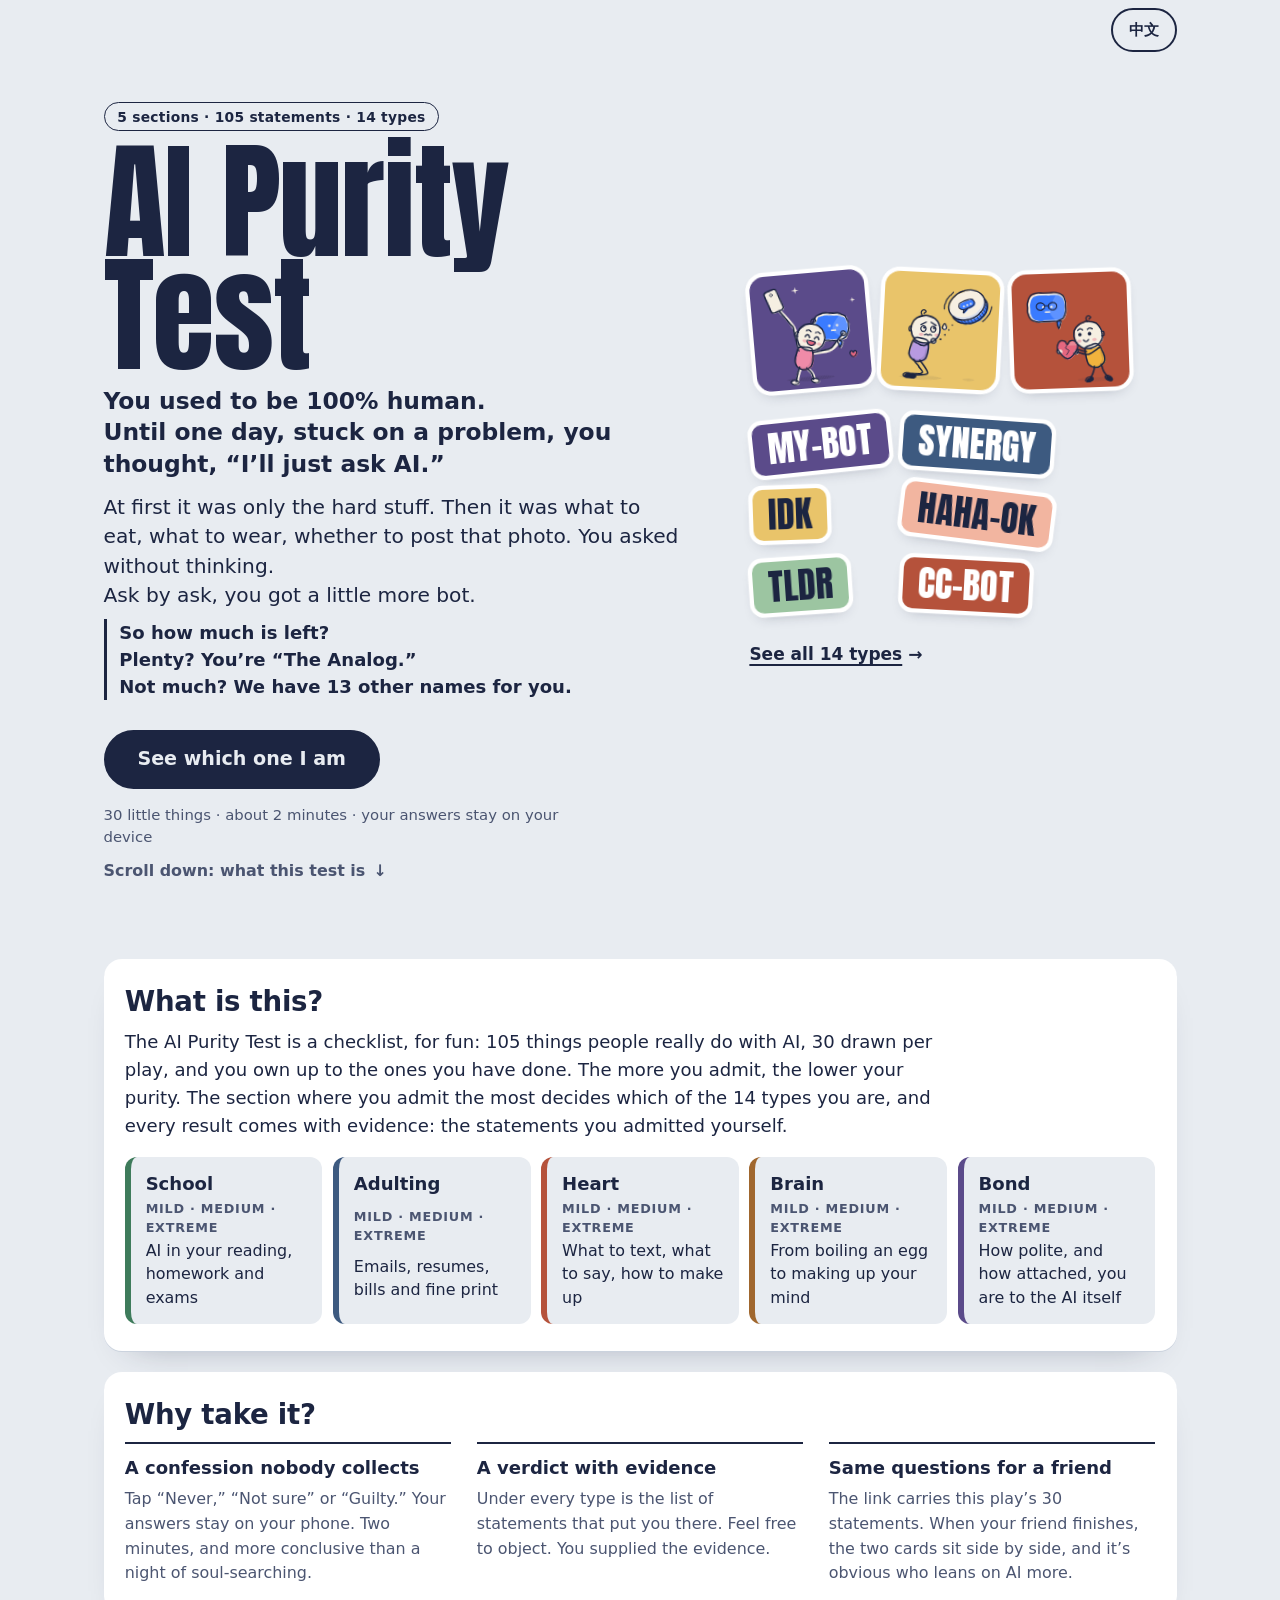
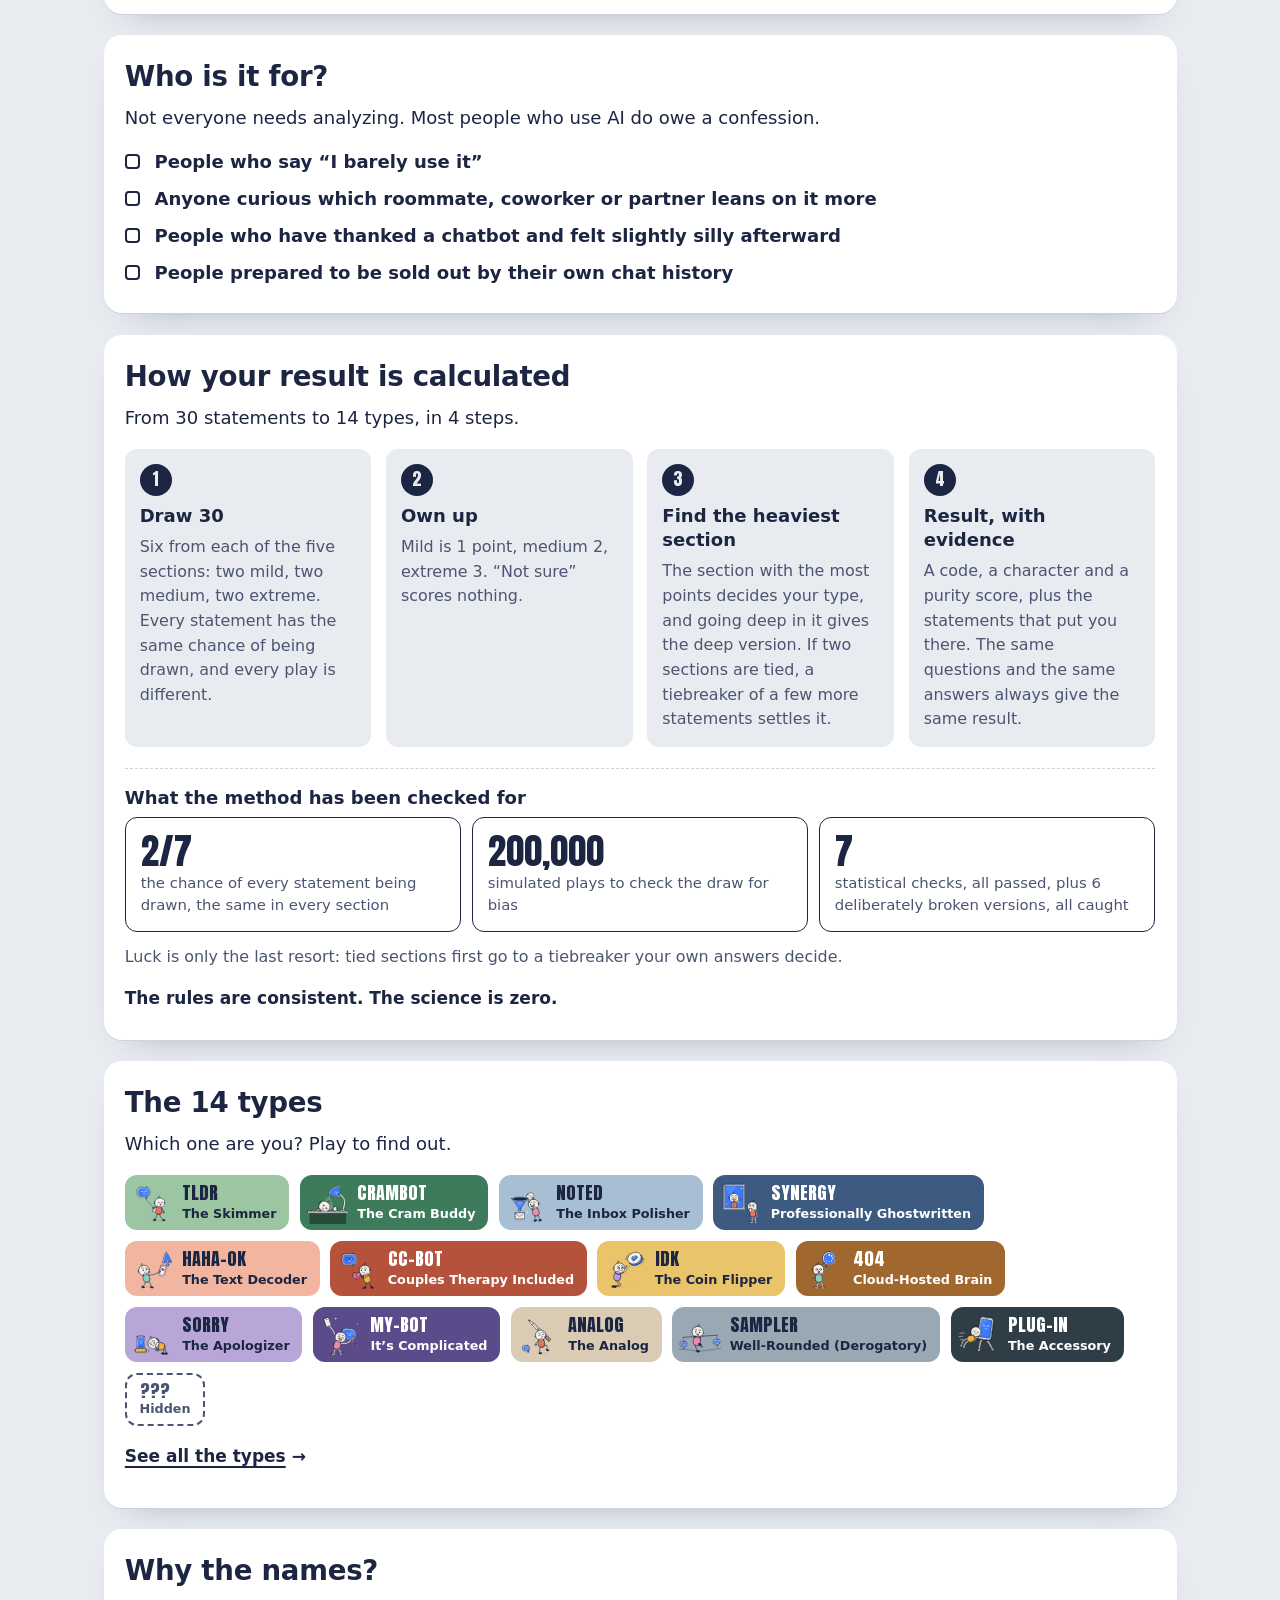
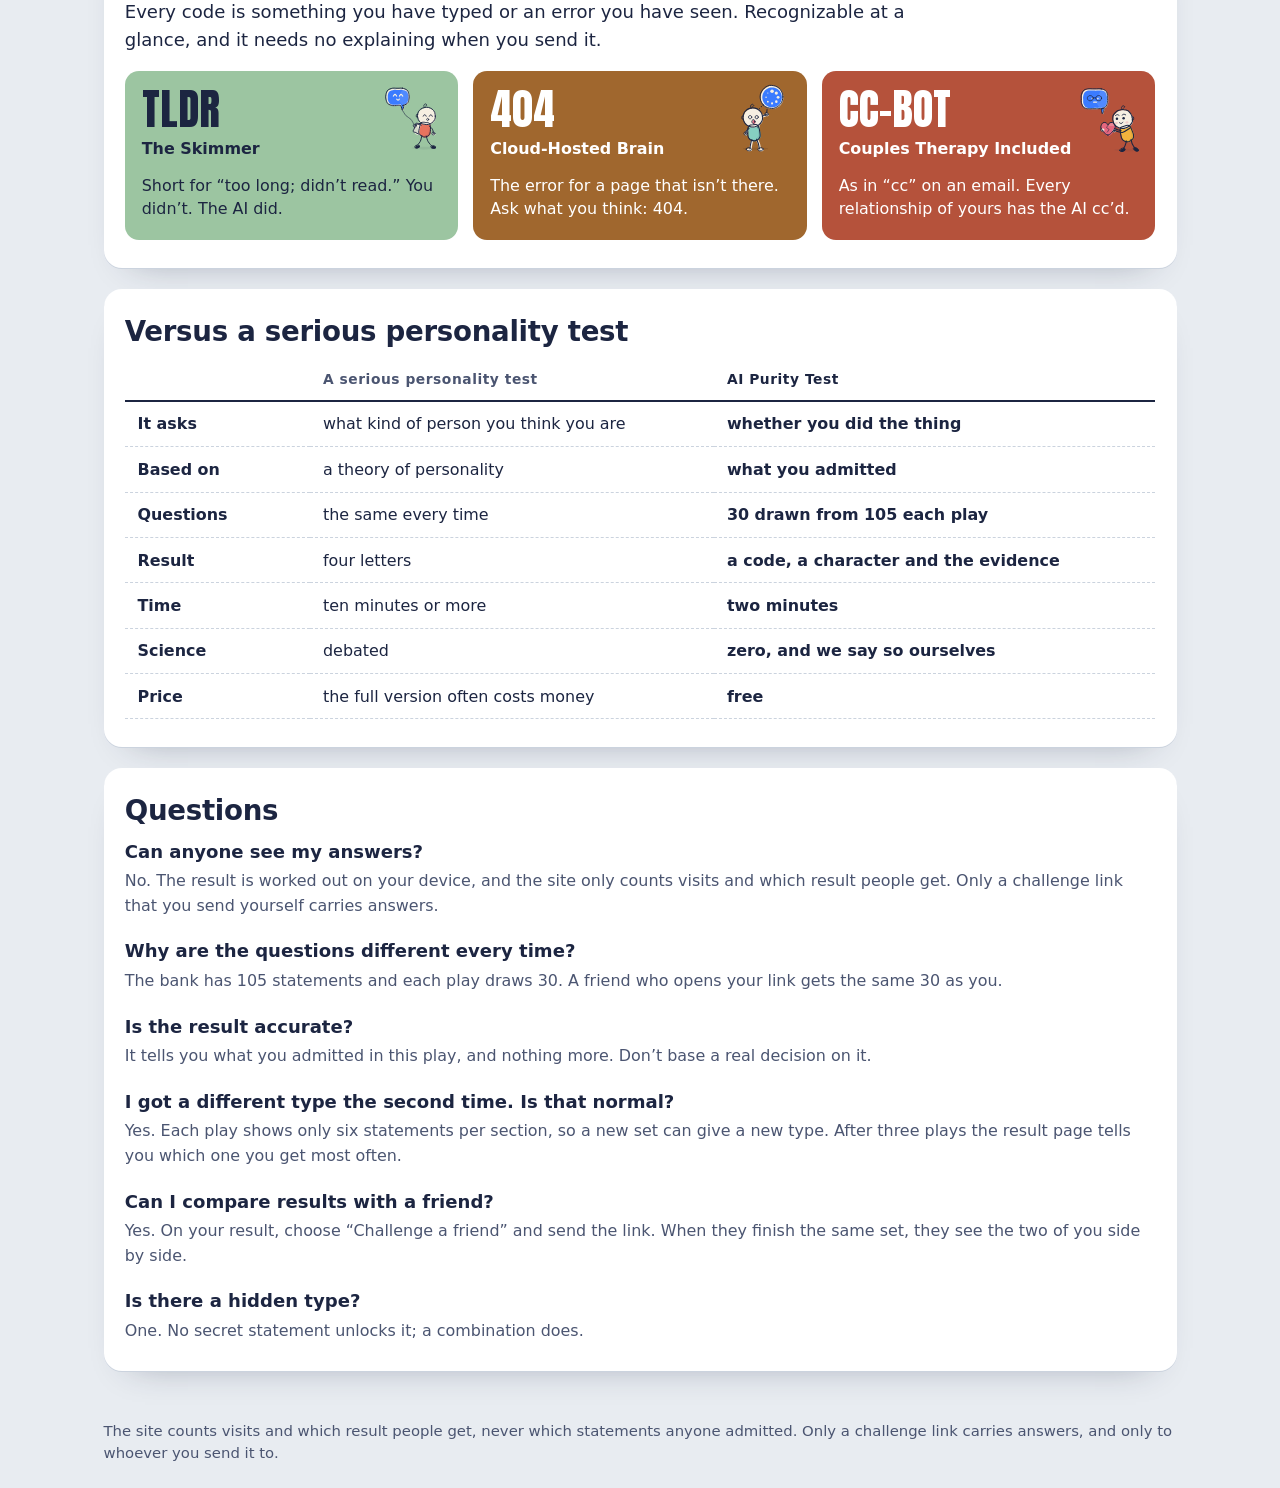
==== commit e69bc559: "copy: full zh/en review pass Chinese: 64 fixes (unnatural or unclear phrasing, missing subjects, one" ====
--- a/index.html
+++ b/index.html
@@ -34,7 +34,7 @@
   <!-- ?v= on every local file: GitHub Pages lets browsers cache them for
        10 minutes, so a new version gets a new address. Bump it before each
        push with `node tools/bump-version.js` (all of them change together). -->
-  <link rel="stylesheet" href="styles.css?v=20261116q">
+  <link rel="stylesheet" href="styles.css?v=20261116t">
 </head>
 <body>
   <header class="topbar">
@@ -59,10 +59,10 @@
        (comparison, remarks, collection; they use the scoring functions),
        then the characters (optional: without art.js the types just show no
        picture), then the UI. -->
-  <script src="content.js?v=20261116q"></script>
-  <script src="scoring.js?v=20261116q"></script>
-  <script src="extras.js?v=20261116q"></script>
-  <script src="art.js?v=20261116q"></script>
-  <script src="app.js?v=20261116q"></script>
+  <script src="content.js?v=20261116t"></script>
+  <script src="scoring.js?v=20261116t"></script>
+  <script src="extras.js?v=20261116t"></script>
+  <script src="art.js?v=20261116t"></script>
+  <script src="app.js?v=20261116t"></script>
 </body>
 </html>
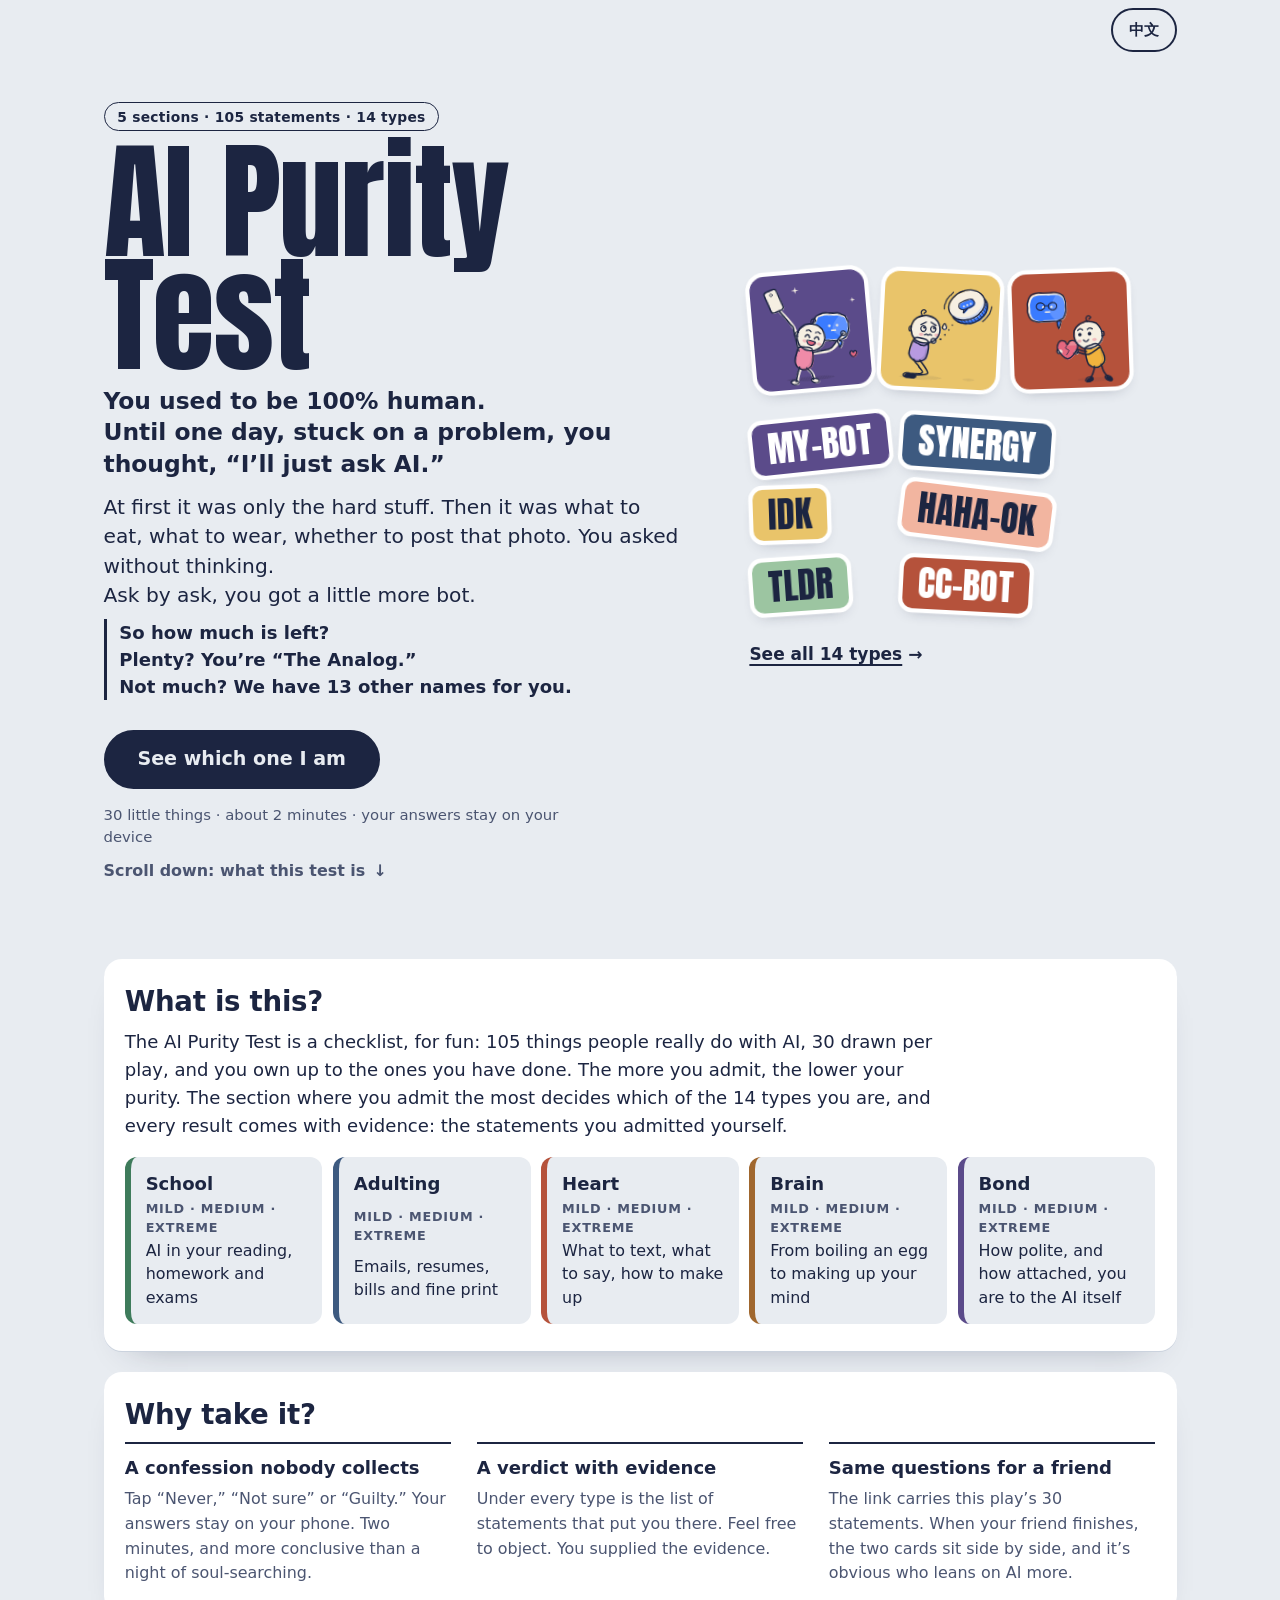
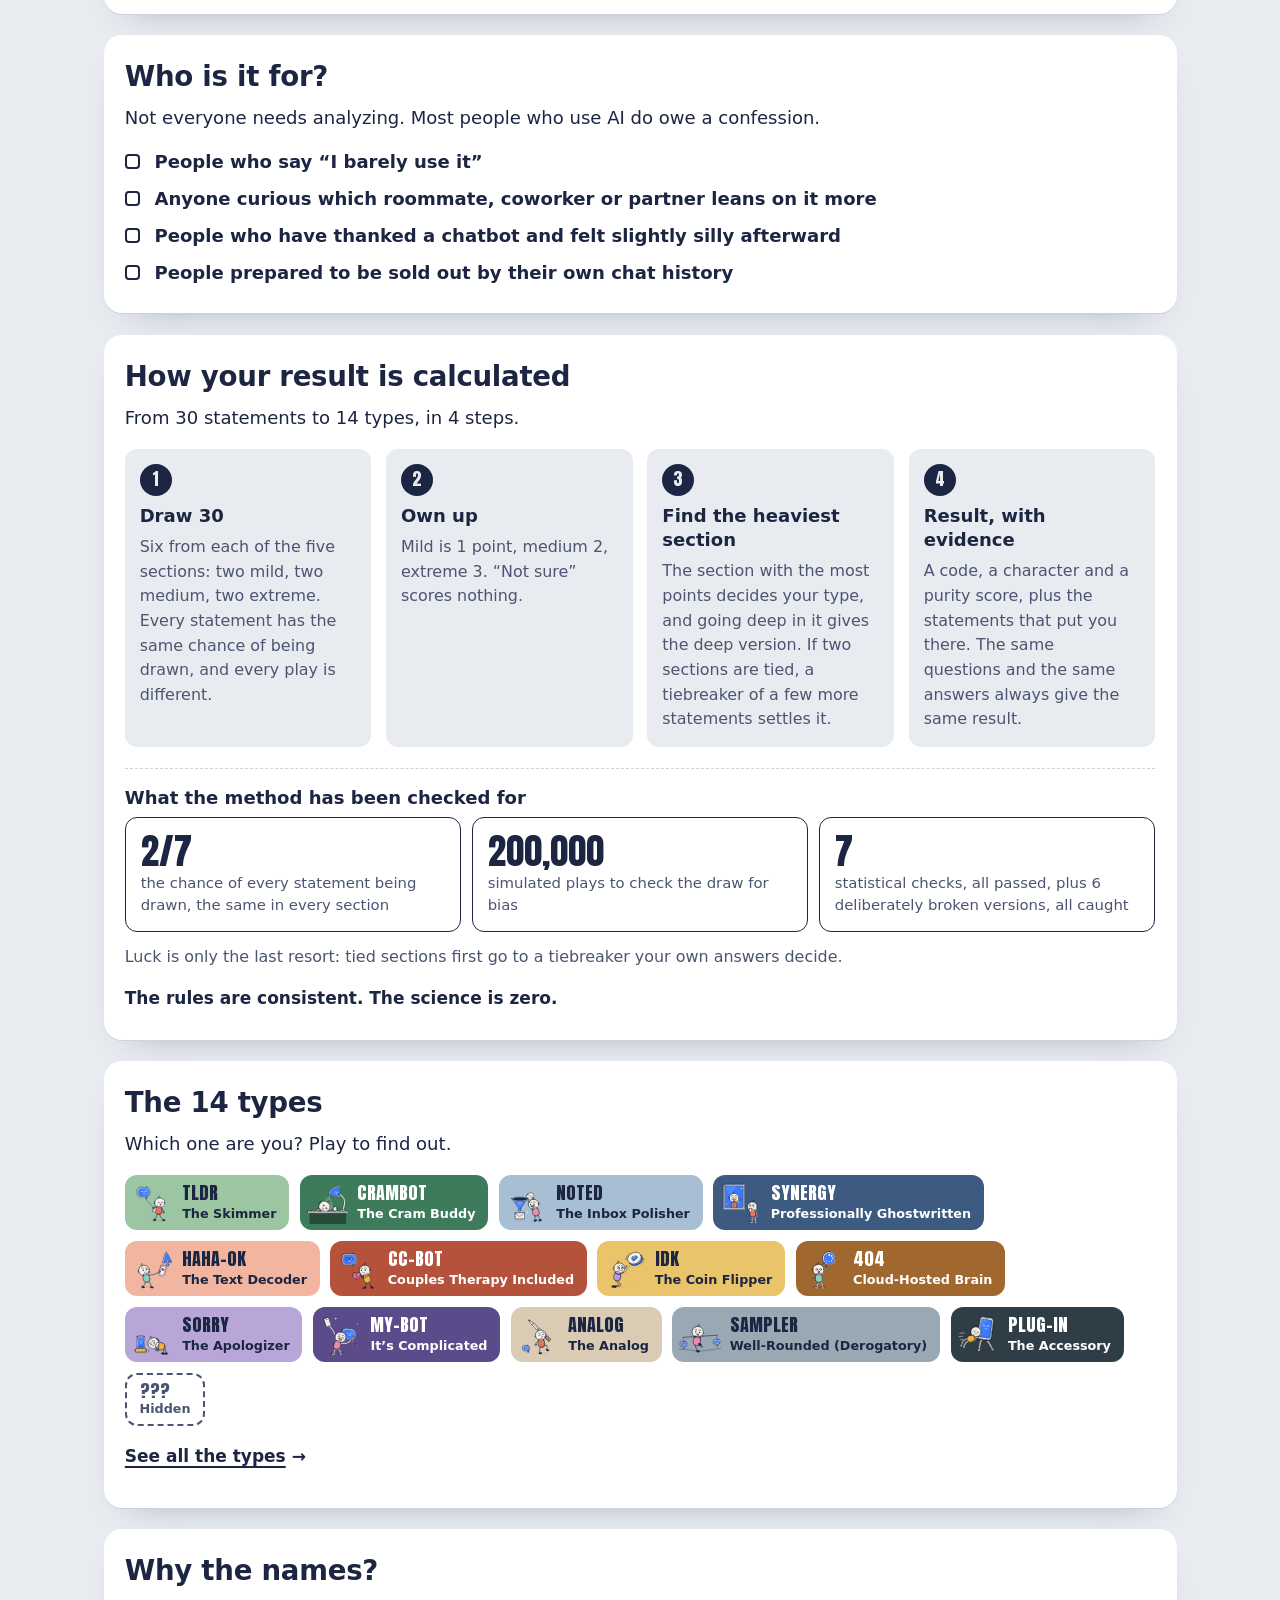
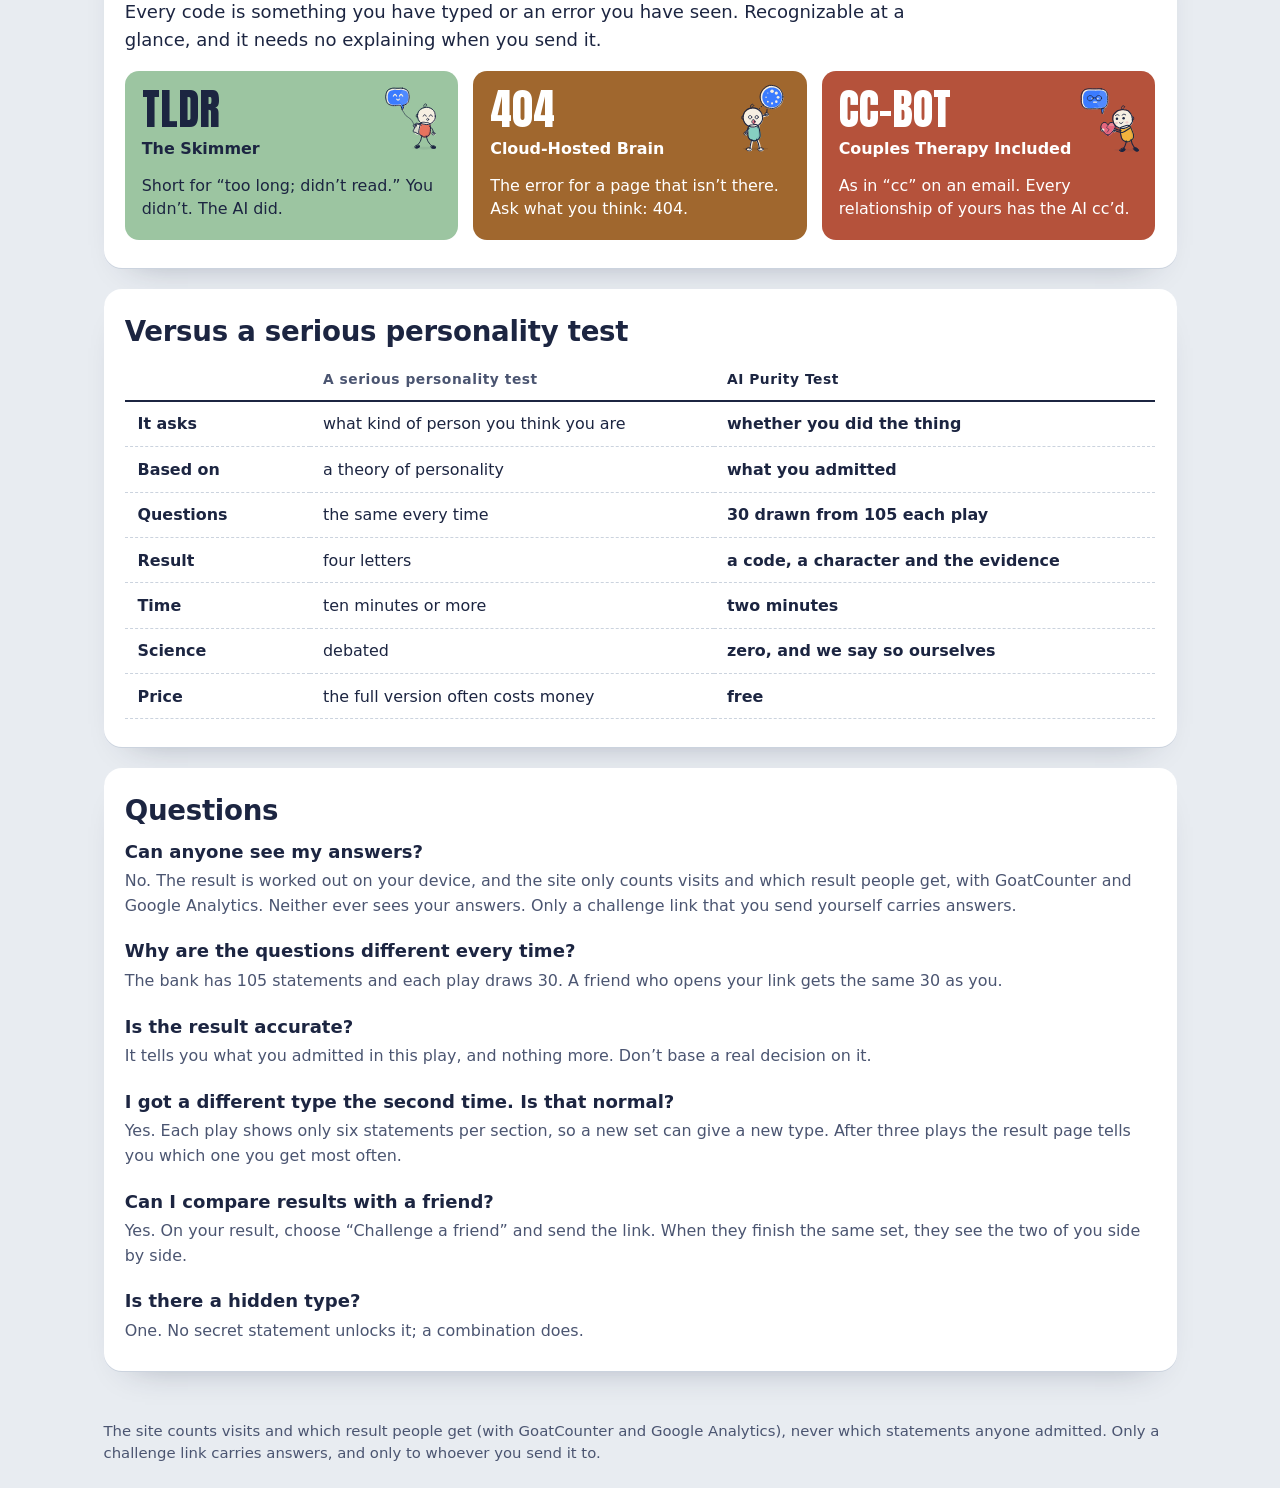
==== commit c2ec08a8: "stats: add Google Analytics (GA4) next to GoatCounter Same fixed event names and rules: real site on" ====
--- a/index.html
+++ b/index.html
@@ -34,7 +34,7 @@
   <!-- ?v= on every local file: GitHub Pages lets browsers cache them for
        10 minutes, so a new version gets a new address. Bump it before each
        push with `node tools/bump-version.js` (all of them change together). -->
-  <link rel="stylesheet" href="styles.css?v=20261116t">
+  <link rel="stylesheet" href="styles.css?v=20261116u">
 </head>
 <body>
   <header class="topbar">
@@ -59,10 +59,10 @@
        (comparison, remarks, collection; they use the scoring functions),
        then the characters (optional: without art.js the types just show no
        picture), then the UI. -->
-  <script src="content.js?v=20261116t"></script>
-  <script src="scoring.js?v=20261116t"></script>
-  <script src="extras.js?v=20261116t"></script>
-  <script src="art.js?v=20261116t"></script>
-  <script src="app.js?v=20261116t"></script>
+  <script src="content.js?v=20261116u"></script>
+  <script src="scoring.js?v=20261116u"></script>
+  <script src="extras.js?v=20261116u"></script>
+  <script src="art.js?v=20261116u"></script>
+  <script src="app.js?v=20261116u"></script>
 </body>
 </html>
